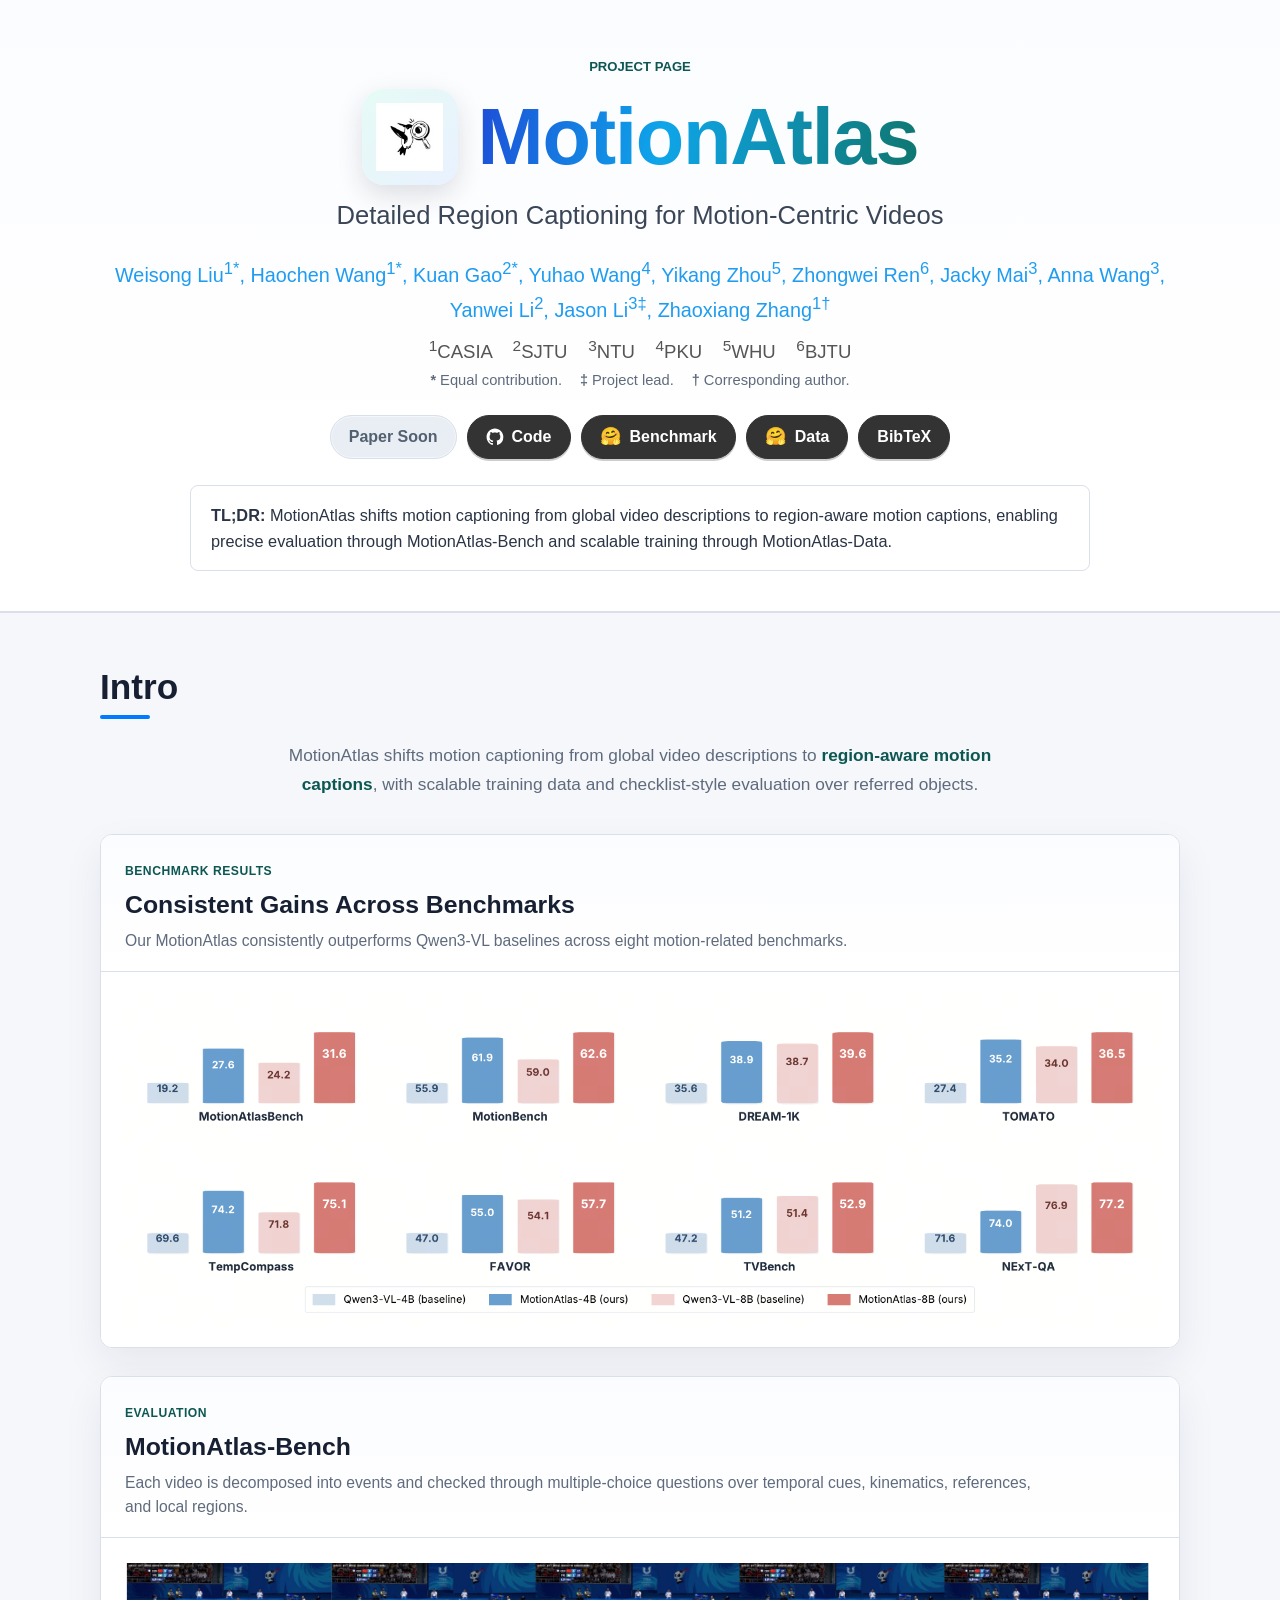
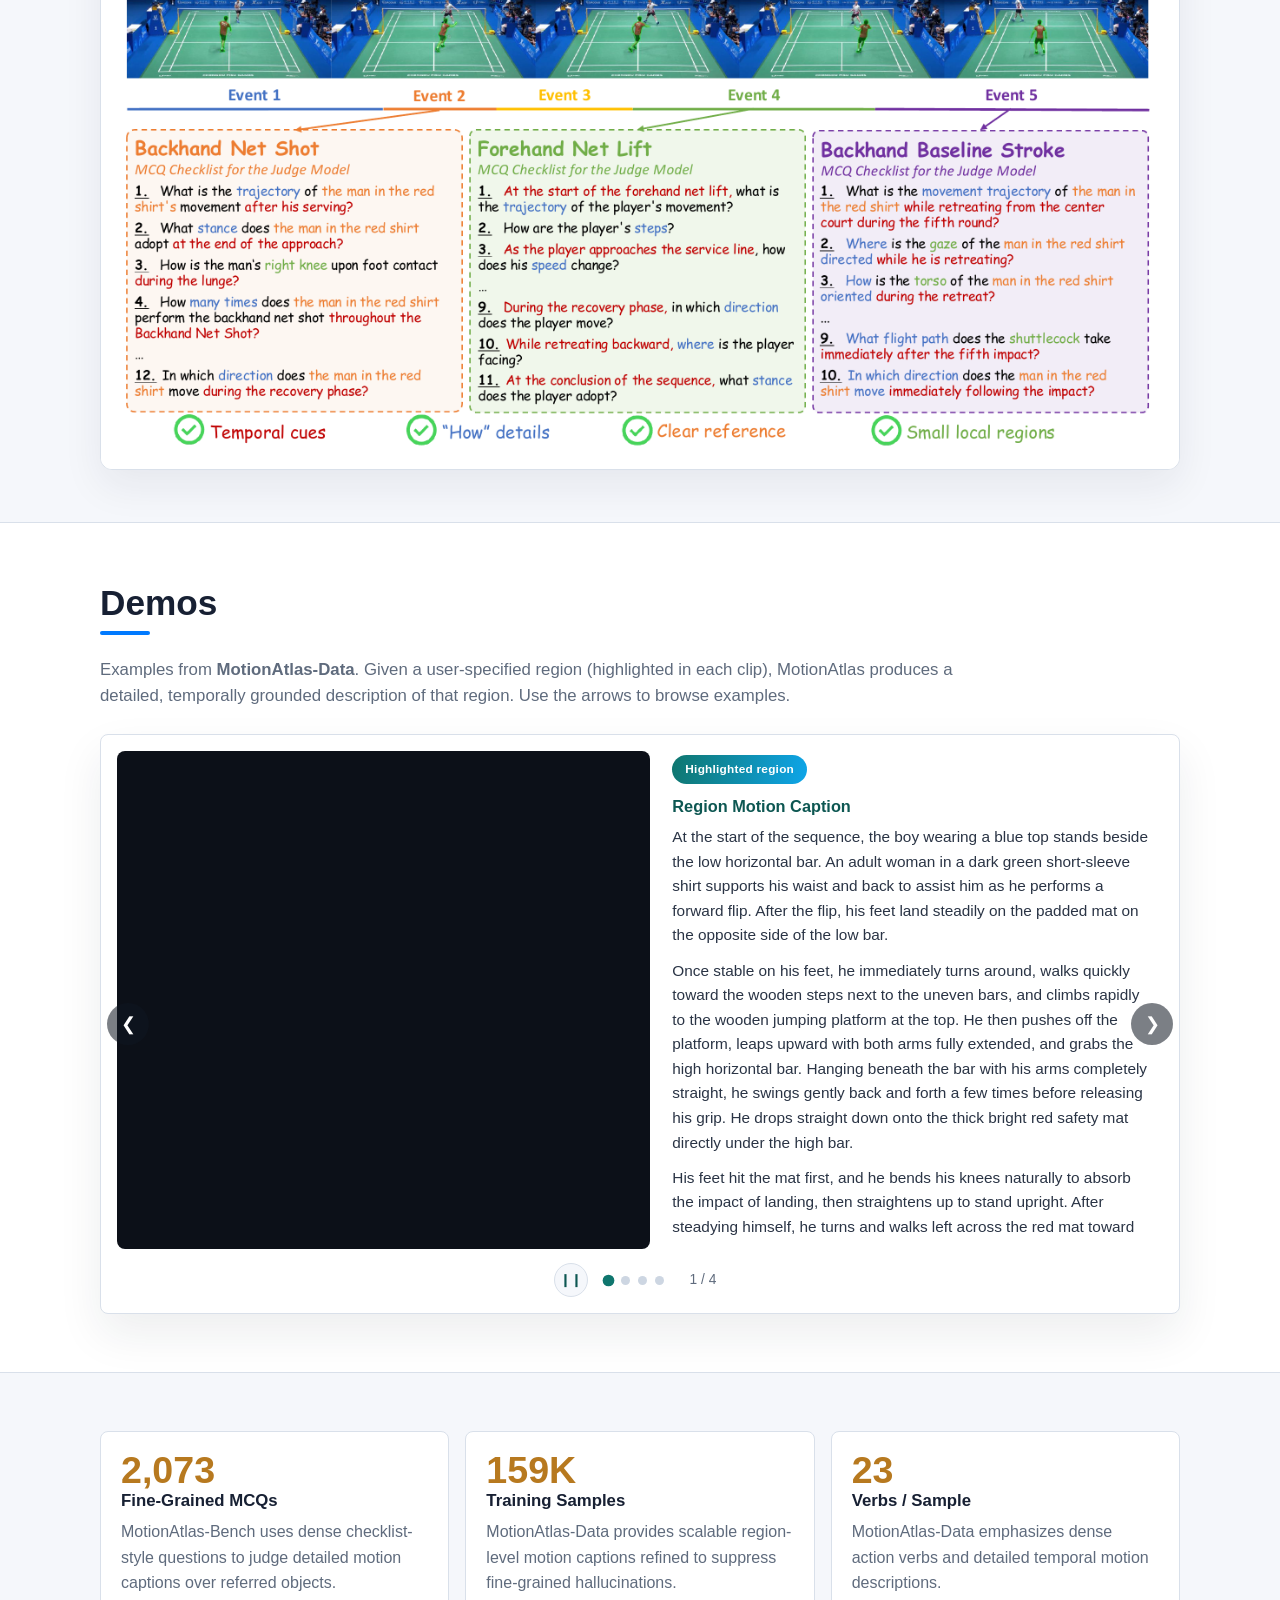
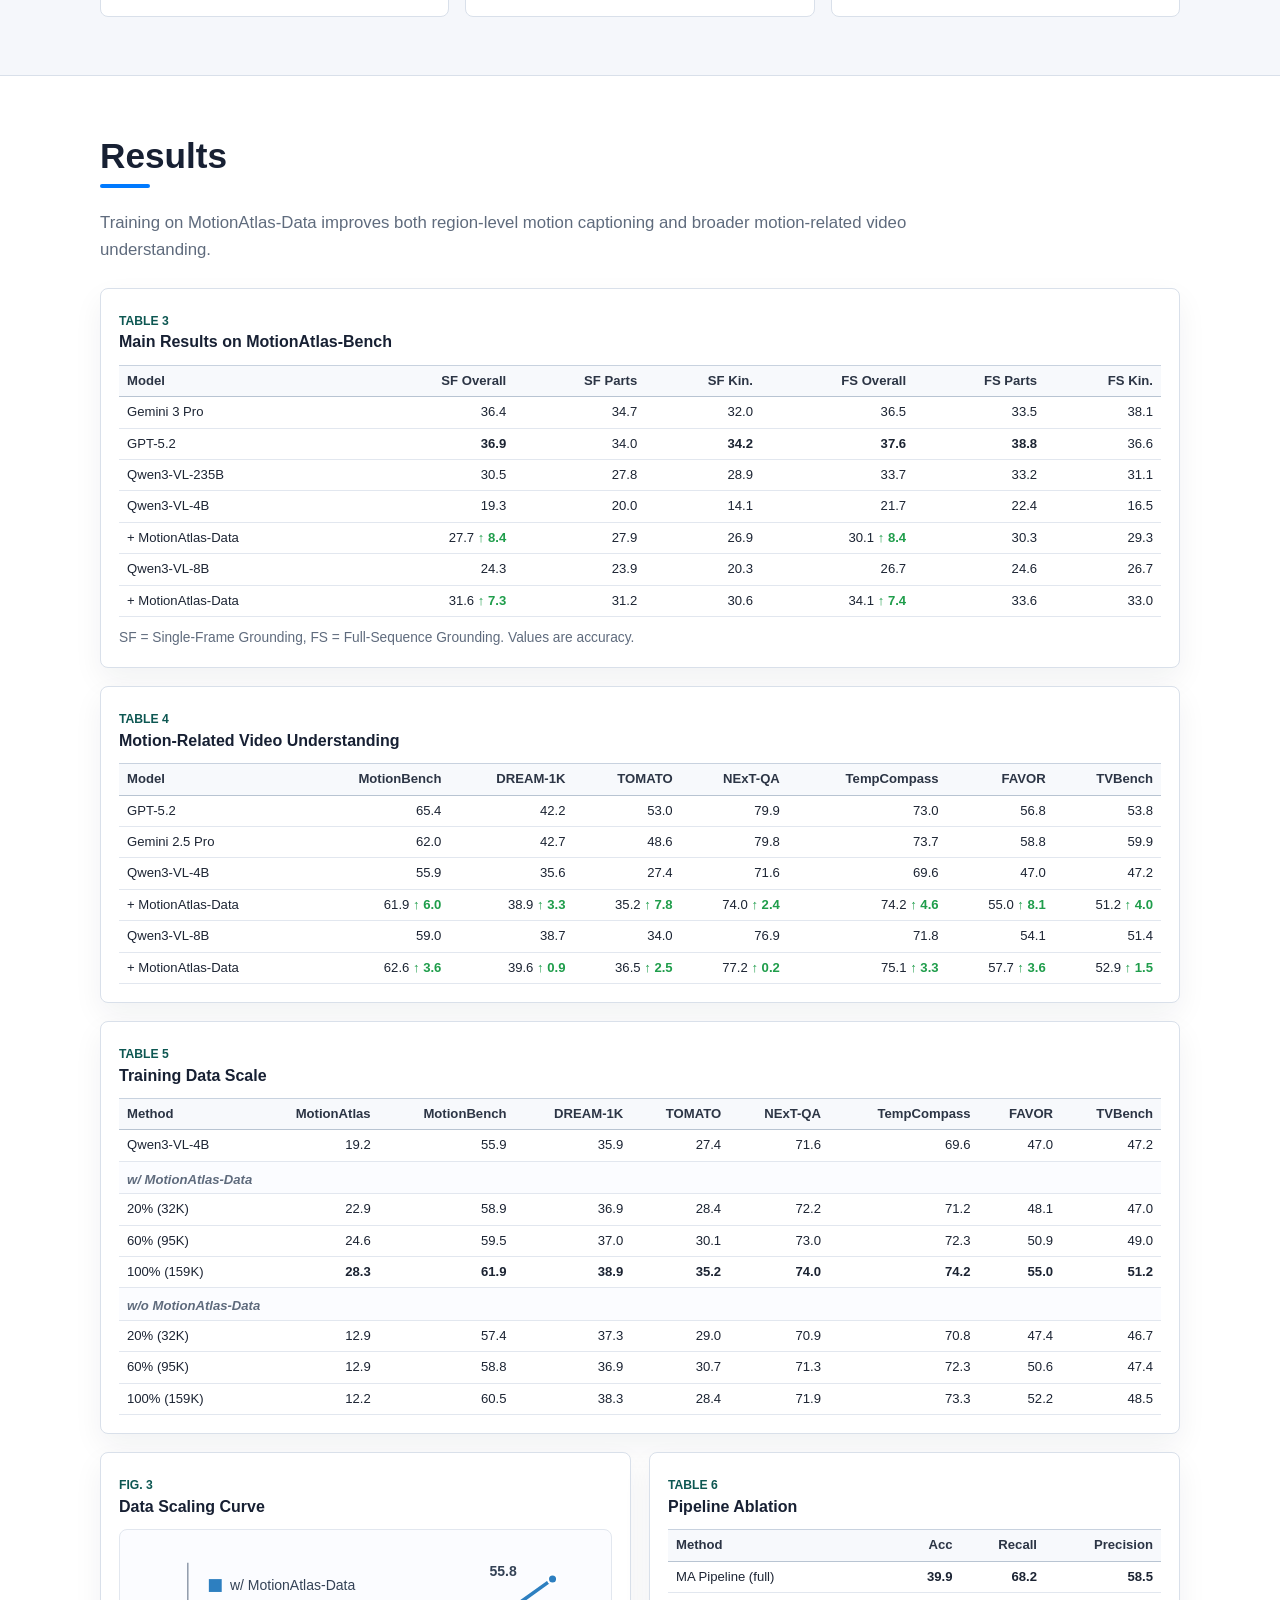
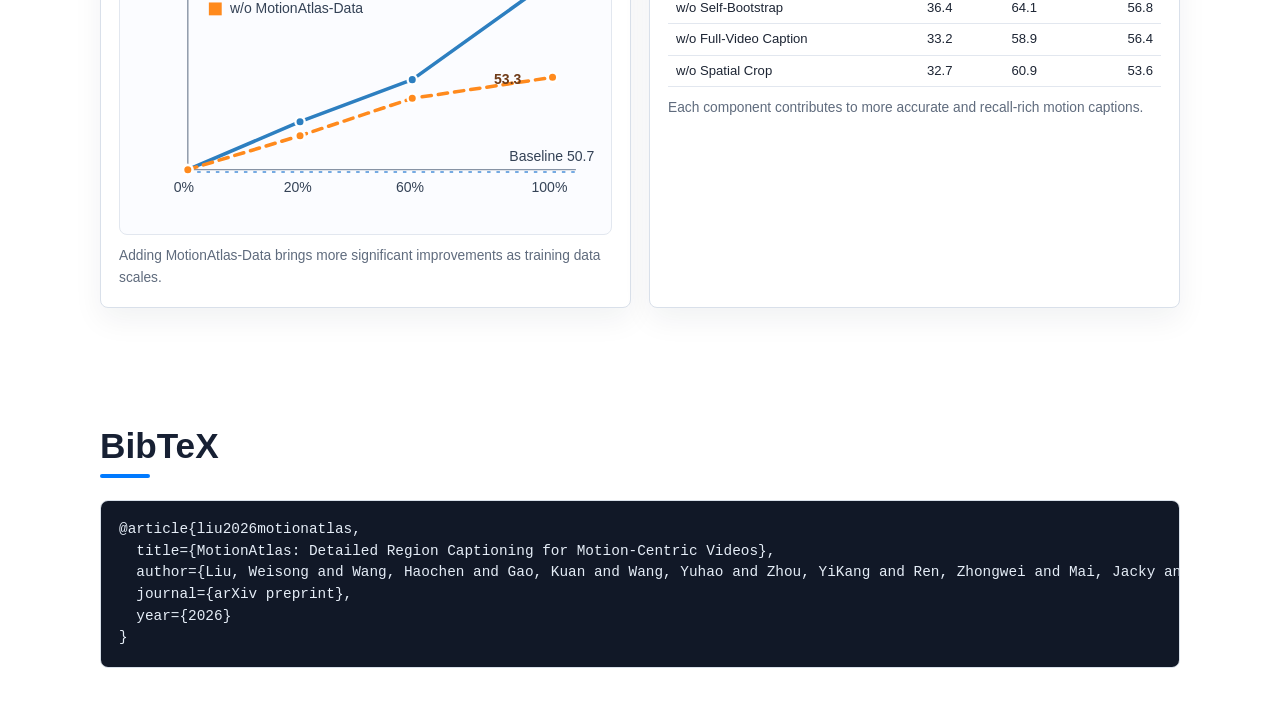
==== projects/MotionAtlas/index.html @ 5ab898c5 "MotionAtlas project page" ====
<!DOCTYPE html>
<html lang="en">
<head>
  <meta charset="utf-8">
  <meta name="viewport" content="width=device-width, initial-scale=1">
  <meta name="description" content="MotionAtlas: Detailed Region Captioning for Motion-Centric Videos">
  <title>MotionAtlas</title>
  <link rel="icon" href="assets/motionatlas_icon.png" type="image/png">
  <link rel="stylesheet" href="style.css">
</head>
<body>
  <header class="hero">
    <div class="wrap hero-inner">
      <p class="venue">Project Page</p>
      <div class="brand-row">
        <span class="brand-logo">
          <img src="assets/motionatlas_icon.png" alt="MotionAtlas logo">
        </span>
        <h1 class="brand-name">MotionAtlas</h1>
      </div>
      <p class="brand-subtitle">Detailed Region Captioning for Motion-Centric Videos</p>
      <p class="authors">
        Weisong Liu<sup>1*</sup>, Haochen Wang<sup>1*</sup>, Kuan Gao<sup>2*</sup>,
        Yuhao Wang<sup>4</sup>, Yikang Zhou<sup>5</sup>, Zhongwei Ren<sup>6</sup>,
        Jacky Mai<sup>3</sup>, Anna Wang<sup>3</sup>, Yanwei Li<sup>2</sup>,
        Jason Li<sup>3&ddagger;</sup>, Zhaoxiang Zhang<sup>1&dagger;</sup>
      </p>
      <p class="affiliations">
        <sup>1</sup>CASIA &nbsp;&nbsp; <sup>2</sup>SJTU &nbsp;&nbsp; <sup>3</sup>NTU &nbsp;&nbsp;
        <sup>4</sup>PKU &nbsp;&nbsp; <sup>5</sup>WHU &nbsp;&nbsp; <sup>6</sup>BJTU
      </p>
      <p class="author-notes">
        <span><span class="note-mark">*</span> Equal contribution.</span>
        <span><span class="note-mark">&ddagger;</span> Project lead.</span>
        <span><span class="note-mark">&dagger;</span> Corresponding author.</span>
      </p>
      <nav class="links" aria-label="Project links">
        <a class="button muted" href="#" aria-disabled="true">Paper Soon</a>
        <a class="button" href="https://github.com/Kagura-0001/MotionAtlas">
          <span class="button-icon github-icon" aria-hidden="true">
            <svg viewBox="0 0 24 24" role="img">
              <path fill-rule="evenodd" clip-rule="evenodd" d="M12 0.75C5.79 0.75 0.75 5.79 0.75 12c0 4.97 3.22 9.18 7.69 10.67 0.56 0.1 0.77-0.24 0.77-0.54 0-0.27-0.01-1.16-0.02-2.1-3.13 0.68-3.79-1.33-3.79-1.33-0.51-1.3-1.25-1.65-1.25-1.65-1.02-0.7 0.08-0.69 0.08-0.69 1.13 0.08 1.73 1.16 1.73 1.16 1 1.72 2.63 1.22 3.27 0.93 0.1-0.73 0.39-1.22 0.71-1.5-2.5-0.28-5.13-1.25-5.13-5.56 0-1.23 0.44-2.23 1.16-3.02-0.12-0.28-0.5-1.43 0.11-2.98 0 0 0.95-0.3 3.1 1.15 0.9-0.25 1.86-0.38 2.82-0.38s1.92 0.13 2.82 0.38c2.15-1.45 3.09-1.15 3.09-1.15 0.62 1.55 0.23 2.7 0.12 2.98 0.72 0.79 1.16 1.79 1.16 3.02 0 4.32-2.63 5.27-5.14 5.55 0.4 0.35 0.76 1.04 0.76 2.09 0 1.51-0.01 2.73-0.01 3.1 0 0.3 0.2 0.65 0.77 0.54A11.25 11.25 0 0 0 23.25 12C23.25 5.79 18.21 0.75 12 0.75z"></path>
            </svg>
          </span>
          Code
        </a>
        <a class="button" href="https://huggingface.co/datasets/maxLWSv2/motionaltas-bench">
          <span class="button-icon hf-icon" aria-hidden="true">🤗</span>
          Benchmark
        </a>
        <a class="button" href="https://huggingface.co/datasets/maxLWSv2/motionaltas-data">
          <span class="button-icon hf-icon" aria-hidden="true">🤗</span>
          Data
        </a>
        <a class="button" href="#bibtex">BibTeX</a>
      </nav>
      <p class="tldr">
        <strong>TL;DR:</strong> MotionAtlas shifts motion captioning from global video descriptions to region-aware motion captions, enabling precise evaluation through MotionAtlas-Bench and scalable training through MotionAtlas-Data.
      </p>
    </div>
  </header>

  <main>
    <section class="band intro-band" id="intro" aria-labelledby="intro-title">
      <div class="wrap section intro-section">
        <h2 id="intro-title">Intro</h2>
        <p class="intro-lead">
          MotionAtlas shifts motion captioning from global video descriptions to
          <strong>region-aware motion captions</strong>, with scalable training data and
          checklist-style evaluation over referred objects.
        </p>

        <div class="intro-panels">
          <article class="intro-panel">
            <header class="intro-panel-head">
              <span class="intro-eyebrow">Benchmark Results</span>
              <h3>Consistent Gains Across Benchmarks</h3>
              <p>Our MotionAtlas consistently outperforms Qwen3-VL baselines across eight motion-related benchmarks.</p>
            </header>
            <figure class="intro-figure">
              <img src="assets/figures/benchmark_comparison.png" alt="Quantitative comparison between MotionAtlas and Qwen3-VL baselines across eight benchmarks">
            </figure>
          </article>

          <article class="intro-panel">
            <header class="intro-panel-head">
              <span class="intro-eyebrow">Evaluation</span>
              <h3>MotionAtlas-Bench</h3>
              <p>Each video is decomposed into events and checked through multiple-choice questions over temporal cues, kinematics, references, and local regions.</p>
            </header>
            <figure class="intro-figure">
              <img src="assets/figures/teaser.png" alt="MotionAtlas teaser showing region-aware motion captioning and checklist-style evaluation">
            </figure>
          </article>
        </div>
      </div>
    </section>

    <section class="wrap section" id="demos" aria-labelledby="demos-title">
      <h2 id="demos-title">Demos</h2>
      <p class="lead">
        Examples from <strong>MotionAtlas-Data</strong>. Given a user-specified region (highlighted in each clip),
        MotionAtlas produces a detailed, temporally grounded description of that region. Use the arrows to browse examples.
      </p>

      <div class="gar-carousel">
        <div class="gar-track">
          <article class="gar-slide">
            <div class="gar-media">
              <video src="assets/videos/demo_gym.mp4" muted loop playsinline preload="metadata"></video>
            </div>
            <div class="gar-text">
              <span class="gar-tag">Highlighted region</span>
              <h3 class="gar-caption-label">Region Motion Caption</h3>
              <div class="gar-caption">
                <p>At the start of the sequence, the boy wearing a blue top stands beside the low horizontal bar. An adult woman in a dark green short-sleeve shirt supports his waist and back to assist him as he performs a forward flip. After the flip, his feet land steadily on the padded mat on the opposite side of the low bar.</p>
                <p>Once stable on his feet, he immediately turns around, walks quickly toward the wooden steps next to the uneven bars, and climbs rapidly to the wooden jumping platform at the top. He then pushes off the platform, leaps upward with both arms fully extended, and grabs the high horizontal bar. Hanging beneath the bar with his arms completely straight, he swings gently back and forth a few times before releasing his grip. He drops straight down onto the thick bright red safety mat directly under the high bar.</p>
                <p>His feet hit the mat first, and he bends his knees naturally to absorb the impact of landing, then straightens up to stand upright. After steadying himself, he turns and walks left across the red mat toward the side of the gym with wall bars and trampolines, moving away from the area under the high bar.</p>
              </div>
            </div>
          </article>

          <article class="gar-slide">
            <div class="gar-media">
              <video src="assets/videos/demo_dogs.mp4" muted loop playsinline preload="metadata"></video>
            </div>
            <div class="gar-text">
              <span class="gar-tag">Highlighted region</span>
              <h3 class="gar-caption-label">Region Motion Caption</h3>
              <div class="gar-caption">
                <p>In a static high-angle shot set on a tiled floor, a light brown dog remains standing on all fours on the light beige ceramic tiles next to a pink, long-furred dog bed. Its head is lowered, with its snout close to the head and neck area of a Corgi wearing pink printed clothes inside the bed, repeatedly nudging and sniffing the Corgi with its nose, its attention fully focused on the Corgi throughout, while its tail hangs down naturally and its front legs firmly support its weight.</p>
                <p>When the Corgi in the bed turns around and bites a gray blanket with a white five-pointed star pattern, the light brown dog steps forward to grab the other end of the blanket, engaging in a two-way tug-of-war with the Corgi: it adjusts its center of gravity by slightly shifting its front legs, its body swaying gently with the force of the pulling, during which it briefly lifts a front paw to touch the blanket, and its head moves slightly up, down, forward, and backward following the tugging motions as the two dogs yank the blanket back and forth, its tail lifting slightly and wagging gently during the process.</p>
                <p>After tugging for a while, the Corgi lets go of the blanket and moves close to the light brown dog's snout; the light brown dog lowers its head to nuzzle and sniff snouts with the Corgi, making no further contact with the blanket. When the Corgi grabs the blanket again, plants its front legs on the edge of the dog bed, stands up straight, and lifts its head, the light brown dog also raises its head to interact face-to-face with the upright Corgi, maintaining its standing posture throughout and making minor adjustments to its body position to sustain the interaction.</p>
              </div>
            </div>
          </article>

          <article class="gar-slide">
            <div class="gar-media">
              <video src="assets/videos/demo_dance.mp4" muted loop playsinline preload="metadata"></video>
            </div>
            <div class="gar-text">
              <span class="gar-tag">Highlighted region</span>
              <h3 class="gar-caption-label">Region Motion Caption</h3>
              <div class="gar-caption">
                <p>Filmed on a handheld camera that pans horizontally to track a circular communal dance formation, the footage centers on a female dancer performing the energetic, traditional Indian Garba folk dance, clad in a voluminous black embroidered flared skirt paired with a bright green sheer scarf. Throughout the sequence, she maintains consistent, even spacing from her fellow dancers, aligns her movements perfectly with the collective group rhythm, and uses small, soft stepping motions to coordinate with every turn and positional change across the formation.</p>
                <p>She first appears with her back to the camera, her own right arm raised above her head, her left arm bent loosely in front of her torso swaying gently to the beat, while her green scarf hangs down her back. As she takes small steps and turns gradually to face the viewer&rsquo;s right, her arm positions shift fluidly with the dance. As the dance progresses, two foreground dancers&mdash;one in a deep purple embroidered long skirt, the other in a green top and bright yellow flared skirt&mdash;spin quickly clockwise to exchange positions, briefly obscuring the core dancer entirely; only a narrow strip of her green scarf remains visible during this brief occlusion.</p>
                <p>She continues following the circular path of the formation, spinning rapidly clockwise around her own axis; the centrifugal force of her fast turns flares her heavy skirt out into a smooth, rounded arc while her green scarf is flung forward to float in front of her chest. When she turns her back fully to the camera, she transitions into fast counterclockwise spins, her skirt flaring out almost perfectly horizontal from the force of her rotation, her arms extended diagonally upward and out to her sides. As the clip concludes, she is still mid-spin, facing toward the viewer&rsquo;s front-left, her green scarf floating lightly beside her with the momentum of her turns.</p>
              </div>
            </div>
          </article>

          <article class="gar-slide">
            <div class="gar-media">
              <video src="assets/videos/demo_tunnel.mp4" muted loop playsinline preload="metadata"></video>
            </div>
            <div class="gar-text">
              <span class="gar-tag">Highlighted region</span>
              <h3 class="gar-caption-label">Region Motion Caption</h3>
              <div class="gar-caption">
                <p>Seen from a first-person perspective traveling through a well-lit tunnel, a dark-colored SUV is initially positioned directly ahead in the left lane. Initial Straight-Driving Phase: the black sedan is centered in the frame, directly ahead of the camera car in the left lane and driving straight toward the background. A silver sedan ahead of it in the right lane accelerates forward and quickly exits the right side of the frame.</p>
                <p>Right Lane-Change Phase: intending to overtake a white vehicle, the distance between the two cars rapidly decreases. The black sedan smoothly steers to the right, gradually crossing the dashed white dividing line, and enters the right lane.</p>
                <p>Emergency Left Evasive Phase: just as the black sedan enters the right lane and accelerates to pass the white car, it immediately activates its left turn signal and makes an emergency swerve to the left, darting back into the left lane and traveling diagonally toward the left side of the frame, getting as close as possible to the solid white line separating the oncoming traffic.</p>
                <p>Post-Evasion Realignment Phase: after fully returning to the left lane, the black sedan crosses paths with a white SUV that has entered the right lane, then makes a minor rightward steering correction to straighten out and continues driving straight ahead in the left lane.</p>
              </div>
            </div>
          </article>
        </div>

        <button class="gar-nav prev" type="button" aria-label="Previous example">&#10094;</button>
        <button class="gar-nav next" type="button" aria-label="Next example">&#10095;</button>

        <div class="gar-controls">
          <button class="gar-play" type="button" aria-label="Pause autoplay">&#10073;&#10073;</button>
          <div class="gar-dots" aria-hidden="true"></div>
          <span class="gar-counter"></span>
        </div>
      </div>
    </section>

    <section class="band">
      <div class="wrap section three-up" aria-label="MotionAtlas highlights">
        <article>
          <span class="metric">2,073</span>
          <h3>Fine-Grained MCQs</h3>
          <p>MotionAtlas-Bench uses dense checklist-style questions to judge detailed motion captions over referred objects.</p>
        </article>
        <article>
          <span class="metric">159K</span>
          <h3>Training Samples</h3>
          <p>MotionAtlas-Data provides scalable region-level motion captions refined to suppress fine-grained hallucinations.</p>
        </article>
        <article>
          <span class="metric">23</span>
          <h3>Verbs / Sample</h3>
          <p>MotionAtlas-Data emphasizes dense action verbs and detailed temporal motion descriptions.</p>
        </article>
      </div>
    </section>

    <section class="wrap section" id="results" aria-labelledby="results-title">
      <h2 id="results-title">Results</h2>
      <p class="lead">
        Training on MotionAtlas-Data improves both region-level motion captioning and broader motion-related video understanding.
      </p>

      <div class="results-grid">
        <article class="result-card span-2">
          <div class="result-head">
            <span class="eyebrow">Table 3</span>
            <h3>Main Results on MotionAtlas-Bench</h3>
          </div>
          <div class="table-scroll">
            <table class="mini-table">
              <thead>
                <tr>
                  <th>Model</th>
                  <th>SF Overall</th>
                  <th>SF Parts</th>
                  <th>SF Kin.</th>
                  <th>FS Overall</th>
                  <th>FS Parts</th>
                  <th>FS Kin.</th>
                </tr>
              </thead>
              <tbody>
                <tr><td>Gemini 3 Pro</td><td>36.4</td><td>34.7</td><td>32.0</td><td>36.5</td><td>33.5</td><td>38.1</td></tr>
                <tr><td>GPT-5.2</td><td><strong>36.9</strong></td><td>34.0</td><td><strong>34.2</strong></td><td><strong>37.6</strong></td><td><strong>38.8</strong></td><td>36.6</td></tr>
                <tr><td>Qwen3-VL-235B</td><td>30.5</td><td>27.8</td><td>28.9</td><td>33.7</td><td>33.2</td><td>31.1</td></tr>
                <tr><td>Qwen3-VL-4B</td><td>19.3</td><td>20.0</td><td>14.1</td><td>21.7</td><td>22.4</td><td>16.5</td></tr>
                <tr><td>+ MotionAtlas-Data</td><td>27.7 <span class="gain">&uarr; 8.4</span></td><td>27.9</td><td>26.9</td><td>30.1 <span class="gain">&uarr; 8.4</span></td><td>30.3</td><td>29.3</td></tr>
                <tr><td>Qwen3-VL-8B</td><td>24.3</td><td>23.9</td><td>20.3</td><td>26.7</td><td>24.6</td><td>26.7</td></tr>
                <tr><td>+ MotionAtlas-Data</td><td>31.6 <span class="gain">&uarr; 7.3</span></td><td>31.2</td><td>30.6</td><td>34.1 <span class="gain">&uarr; 7.4</span></td><td>33.6</td><td>33.0</td></tr>
              </tbody>
            </table>
          </div>
          <p class="panel-note">SF = Single-Frame Grounding, FS = Full-Sequence Grounding. Values are accuracy.</p>
        </article>

        <article class="result-card span-2">
          <div class="result-head">
            <span class="eyebrow">Table 4</span>
            <h3>Motion-Related Video Understanding</h3>
          </div>
          <div class="table-scroll">
            <table class="mini-table">
              <thead>
                <tr>
                  <th>Model</th>
                  <th>MotionBench</th>
                  <th>DREAM-1K</th>
                  <th>TOMATO</th>
                  <th>NExT-QA</th>
                  <th>TempCompass</th>
                  <th>FAVOR</th>
                  <th>TVBench</th>
                </tr>
              </thead>
              <tbody>
                <tr><td>GPT-5.2</td><td>65.4</td><td>42.2</td><td>53.0</td><td>79.9</td><td>73.0</td><td>56.8</td><td>53.8</td></tr>
                <tr><td>Gemini 2.5 Pro</td><td>62.0</td><td>42.7</td><td>48.6</td><td>79.8</td><td>73.7</td><td>58.8</td><td>59.9</td></tr>
                <tr><td>Qwen3-VL-4B</td><td>55.9</td><td>35.6</td><td>27.4</td><td>71.6</td><td>69.6</td><td>47.0</td><td>47.2</td></tr>
                <tr><td>+ MotionAtlas-Data</td><td>61.9 <span class="gain">&uarr; 6.0</span></td><td>38.9 <span class="gain">&uarr; 3.3</span></td><td>35.2 <span class="gain">&uarr; 7.8</span></td><td>74.0 <span class="gain">&uarr; 2.4</span></td><td>74.2 <span class="gain">&uarr; 4.6</span></td><td>55.0 <span class="gain">&uarr; 8.1</span></td><td>51.2 <span class="gain">&uarr; 4.0</span></td></tr>
                <tr><td>Qwen3-VL-8B</td><td>59.0</td><td>38.7</td><td>34.0</td><td>76.9</td><td>71.8</td><td>54.1</td><td>51.4</td></tr>
                <tr><td>+ MotionAtlas-Data</td><td>62.6 <span class="gain">&uarr; 3.6</span></td><td>39.6 <span class="gain">&uarr; 0.9</span></td><td>36.5 <span class="gain">&uarr; 2.5</span></td><td>77.2 <span class="gain">&uarr; 0.2</span></td><td>75.1 <span class="gain">&uarr; 3.3</span></td><td>57.7 <span class="gain">&uarr; 3.6</span></td><td>52.9 <span class="gain">&uarr; 1.5</span></td></tr>
              </tbody>
            </table>
          </div>
        </article>

        <article class="result-card span-2">
          <div class="result-head">
            <span class="eyebrow">Table 5</span>
            <h3>Training Data Scale</h3>
          </div>
          <div class="table-scroll">
            <table class="mini-table">
              <thead>
                <tr>
                  <th>Method</th>
                  <th>MotionAtlas</th>
                  <th>MotionBench</th>
                  <th>DREAM-1K</th>
                  <th>TOMATO</th>
                  <th>NExT-QA</th>
                  <th>TempCompass</th>
                  <th>FAVOR</th>
                  <th>TVBench</th>
                </tr>
              </thead>
              <tbody>
                <tr><td>Qwen3-VL-4B</td><td>19.2</td><td>55.9</td><td>35.9</td><td>27.4</td><td>71.6</td><td>69.6</td><td>47.0</td><td>47.2</td></tr>
                <tr class="group-row"><td colspan="9">w/ MotionAtlas-Data</td></tr>
                <tr><td>20% (32K)</td><td>22.9</td><td>58.9</td><td>36.9</td><td>28.4</td><td>72.2</td><td>71.2</td><td>48.1</td><td>47.0</td></tr>
                <tr><td>60% (95K)</td><td>24.6</td><td>59.5</td><td>37.0</td><td>30.1</td><td>73.0</td><td>72.3</td><td>50.9</td><td>49.0</td></tr>
                <tr><td>100% (159K)</td><td><strong>28.3</strong></td><td><strong>61.9</strong></td><td><strong>38.9</strong></td><td><strong>35.2</strong></td><td><strong>74.0</strong></td><td><strong>74.2</strong></td><td><strong>55.0</strong></td><td><strong>51.2</strong></td></tr>
                <tr class="group-row"><td colspan="9">w/o MotionAtlas-Data</td></tr>
                <tr><td>20% (32K)</td><td>12.9</td><td>57.4</td><td>37.3</td><td>29.0</td><td>70.9</td><td>70.8</td><td>47.4</td><td>46.7</td></tr>
                <tr><td>60% (95K)</td><td>12.9</td><td>58.8</td><td>36.9</td><td>30.7</td><td>71.3</td><td>72.3</td><td>50.6</td><td>47.4</td></tr>
                <tr><td>100% (159K)</td><td>12.2</td><td>60.5</td><td>38.3</td><td>28.4</td><td>71.9</td><td>73.3</td><td>52.2</td><td>48.5</td></tr>
              </tbody>
            </table>
          </div>
        </article>

        <article class="result-card">
          <div class="result-head">
            <span class="eyebrow">Fig. 3</span>
            <h3>Data Scaling Curve</h3>
          </div>
          <svg class="line-chart" viewBox="0 0 420 260" role="img" aria-labelledby="scale-title scale-desc">
            <title id="scale-title">Data scaling curve</title>
            <desc id="scale-desc">Average benchmark score rises more sharply when training includes MotionAtlas-Data.</desc>
            <line x1="58" y1="205" x2="390" y2="205" class="axis"></line>
            <line x1="58" y1="28" x2="58" y2="205" class="axis"></line>
            <line x1="58" y1="207" x2="390" y2="207" class="baseline"></line>
            <text x="333" y="198" class="chart-label">Baseline 50.7</text>
            <polyline class="chart-line primary" points="58,205 154,164 250,128 370,42"></polyline>
            <polyline class="chart-line secondary" points="58,205 154,176 250,144 370,126"></polyline>
            <g class="points primary-points">
              <circle cx="58" cy="205" r="4"></circle><circle cx="154" cy="164" r="4"></circle><circle cx="250" cy="128" r="4"></circle><circle cx="370" cy="42" r="4"></circle>
            </g>
            <g class="points secondary-points">
              <circle cx="58" cy="205" r="4"></circle><circle cx="154" cy="176" r="4"></circle><circle cx="250" cy="144" r="4"></circle><circle cx="370" cy="126" r="4"></circle>
            </g>
            <text x="46" y="224" class="tick">0%</text>
            <text x="140" y="224" class="tick">20%</text>
            <text x="236" y="224" class="tick">60%</text>
            <text x="352" y="224" class="tick">100%</text>
            <text x="316" y="39" class="chart-value">55.8</text>
            <text x="320" y="132" class="chart-value secondary-text">53.3</text>
            <g class="legend">
              <rect x="76" y="42" width="11" height="11" class="legend-primary"></rect>
              <text x="94" y="51">w/ MotionAtlas-Data</text>
              <rect x="76" y="62" width="11" height="11" class="legend-secondary"></rect>
              <text x="94" y="71">w/o MotionAtlas-Data</text>
            </g>
          </svg>
          <p class="panel-note">Adding MotionAtlas-Data brings more significant improvements as training data scales.</p>
        </article>

        <article class="result-card">
          <div class="result-head">
            <span class="eyebrow">Table 6</span>
            <h3>Pipeline Ablation</h3>
          </div>
          <div class="table-scroll">
            <table class="mini-table">
              <thead>
                <tr><th>Method</th><th>Acc</th><th>Recall</th><th>Precision</th></tr>
              </thead>
              <tbody>
                <tr><td>MA Pipeline (full)</td><td><strong>39.9</strong></td><td><strong>68.2</strong></td><td><strong>58.5</strong></td></tr>
                <tr><td>w/o Self-Bootstrap</td><td>36.4</td><td>64.1</td><td>56.8</td></tr>
                <tr><td>w/o Full-Video Caption</td><td>33.2</td><td>58.9</td><td>56.4</td></tr>
                <tr><td>w/o Spatial Crop</td><td>32.7</td><td>60.9</td><td>53.6</td></tr>
              </tbody>
            </table>
          </div>
          <p class="panel-note">Each component contributes to more accurate and recall-rich motion captions.</p>
        </article>
      </div>
    </section>

    <section class="wrap section" id="bibtex" aria-labelledby="bibtex-title">
      <h2 id="bibtex-title">BibTeX</h2>
      <pre><code>@article{liu2026motionatlas,
  title={MotionAtlas: Detailed Region Captioning for Motion-Centric Videos},
  author={Liu, Weisong and Wang, Haochen and Gao, Kuan and Wang, Yuhao and Zhou, YiKang and Ren, Zhongwei and Mai, Jacky and Wang, Anna and Li, Yanwei and Li, Jason and Zhang, Zhaoxiang},
  journal={arXiv preprint},
  year={2026}
}</code></pre>
    </section>
  </main>

  <script>
    (function () {
      var carousel = document.querySelector('.gar-carousel');
      if (!carousel) return;

      var slides = Array.prototype.slice.call(carousel.querySelectorAll('.gar-slide'));
      var prevBtn = carousel.querySelector('.gar-nav.prev');
      var nextBtn = carousel.querySelector('.gar-nav.next');
      var playBtn = carousel.querySelector('.gar-play');
      var dotsWrap = carousel.querySelector('.gar-dots');
      var counter = carousel.querySelector('.gar-counter');

      var current = 0;
      var playing = true;
      var timer = null;
      var INTERVAL = 14000;

      var dots = slides.map(function (_, i) {
        var dot = document.createElement('button');
        dot.type = 'button';
        dot.className = 'gar-dot';
        dot.setAttribute('aria-label', 'Go to example ' + (i + 1));
        dot.addEventListener('click', function () { show(i); reset(); });
        dotsWrap.appendChild(dot);
        return dot;
      });

      function show(n) {
        current = (n + slides.length) % slides.length;
        slides.forEach(function (slide, i) {
          var active = i === current;
          slide.classList.toggle('active', active);
          dots[i].classList.toggle('active', active);
          var v = slide.querySelector('video');
          if (active) {
            try { v.currentTime = 0; v.play().catch(function () {}); } catch (e) {}
          } else {
            v.pause();
          }
        });
        counter.textContent = (current + 1) + ' / ' + slides.length;
      }

      function change(step) { show(current + step); reset(); }
      function start() { timer = setInterval(function () { show(current + 1); }, INTERVAL); }
      function reset() { clearInterval(timer); if (playing) start(); }

      function togglePlay() {
        playing = !playing;
        playBtn.innerHTML = playing ? '&#10073;&#10073;' : '&#9658;';
        playBtn.setAttribute('aria-label', playing ? 'Pause autoplay' : 'Play autoplay');
        reset();
      }

      prevBtn.addEventListener('click', function () { change(-1); });
      nextBtn.addEventListener('click', function () { change(1); });
      playBtn.addEventListener('click', togglePlay);

      show(0);
      start();
    })();
  </script>
</body>
</html>
---- projects/MotionAtlas/style.css ----
:root {
  color-scheme: light;
  --ink: #172033;
  --muted: #5f6b7d;
  --line: #d9e0ea;
  --paper: #ffffff;
  --soft: #f5f7fb;
  --accent: #0f766e;
  --accent-dark: #0d5752;
  --link-blue: #1f9cf0;
  --button-bg: #333333;
  --button-hover: #191919;
  --gold: #b7791f;
  --max: 1080px;
  --font-main: -apple-system, BlinkMacSystemFont, "Segoe UI", Roboto, "Helvetica Neue", Arial, ui-sans-serif, system-ui, sans-serif;
  --font-display: "Helvetica Neue", Arial, -apple-system, BlinkMacSystemFont, "Segoe UI", Roboto, ui-sans-serif, system-ui, sans-serif;
}

* {
  box-sizing: border-box;
}

html {
  scroll-behavior: smooth;
}

body {
  margin: 0;
  color: var(--ink);
  background: var(--paper);
  font-family: var(--font-main);
  line-height: 1.6;
}

a {
  color: var(--accent-dark);
}

img {
  display: block;
  width: 100%;
  height: auto;
}

.wrap {
  width: min(var(--max), calc(100% - 40px));
  margin: 0 auto;
}

.hero {
  border-bottom: 1px solid var(--line);
  background: linear-gradient(180deg, #fbfcff 0%, #ffffff 76%);
}

.hero-inner {
  padding: 56px 0 40px;
  text-align: center;
}

.brand-row {
  display: flex;
  flex-wrap: wrap;
  align-items: center;
  justify-content: center;
  gap: 20px;
  margin: 6px auto 14px;
}

.brand-logo {
  display: inline-flex;
  align-items: center;
  justify-content: center;
  flex: 0 0 auto;
  width: 96px;
  height: 96px;
  border-radius: 22px;
  background: linear-gradient(135deg, #e6fbf5 0%, #e9f1ff 100%);
  box-shadow: 0 10px 26px rgba(23, 32, 51, 0.14);
}

.brand-logo img {
  width: 70%;
  height: 70%;
  object-fit: contain;
}

.brand-name {
  max-width: none;
  margin: 0;
  font-family: var(--font-display);
  font-size: clamp(2.8rem, 6.2vw, 5rem);
  font-weight: 800;
  line-height: 1;
  letter-spacing: -0.015em;
  background: linear-gradient(100deg, #1d4ed8 0%, #0ea5e9 42%, #0f766e 100%);
  -webkit-background-clip: text;
  background-clip: text;
  color: transparent;
  -webkit-text-fill-color: transparent;
}

.brand-subtitle {
  max-width: 860px;
  margin: 0 auto 24px;
  color: #3a4556;
  font-family: var(--font-display);
  font-size: clamp(1.1rem, 2.1vw, 1.6rem);
  font-weight: 500;
  line-height: 1.3;
  text-wrap: balance;
}

.venue {
  margin: 0 0 12px;
  color: var(--accent-dark);
  font-size: 0.82rem;
  font-weight: 750;
  letter-spacing: 0;
  text-transform: uppercase;
}

h1,
h2,
h3,
p {
  overflow-wrap: break-word;
}

h1 {
  max-width: 1120px;
  margin: 0 auto 22px;
  color: #333333;
  font-family: var(--font-display);
  font-size: clamp(2.3rem, 5.25vw, 4.85rem);
  line-height: 1.08;
  font-weight: 400;
  letter-spacing: 0;
  text-wrap: balance;
}

h2 {
  margin: 0 0 18px;
  font-family: var(--font-display);
  font-size: clamp(1.75rem, 3vw, 2.35rem);
  line-height: 1.18;
  font-weight: 700;
  letter-spacing: 0;
}

main h2 {
  position: relative;
  display: inline-block;
  margin: 0 0 2rem;
  color: var(--ink);
  font-size: clamp(1.85rem, 3.2vw, 2.2rem);
  line-height: 1.25;
}

main h2::after {
  content: '';
  position: absolute;
  left: 0;
  bottom: -10px;
  width: 50px;
  height: 4px;
  background: #007aff;
  border-radius: 2px;
}

h3 {
  margin: 0 0 8px;
  font-size: 1.05rem;
  line-height: 1.28;
}

.authors {
  max-width: 1080px;
  margin: 0 auto 10px;
  color: var(--link-blue);
  font-size: clamp(1.04rem, 1.6vw, 1.24rem);
  line-height: 1.55;
  font-weight: 500;
}

.affiliations {
  margin: 0 auto 6px;
  color: #555555;
  font-size: clamp(1rem, 1.45vw, 1.18rem);
  line-height: 1.4;
  font-weight: 500;
}

.author-notes {
  display: flex;
  flex-wrap: wrap;
  justify-content: center;
  gap: 4px 18px;
  margin: 0 auto 24px;
  color: var(--muted);
  font-size: 0.92rem;
  line-height: 1.35;
}

.author-notes span {
  display: inline-flex;
  align-items: baseline;
  gap: 4px;
  white-space: nowrap;
}

.note-mark {
  font-weight: 700;
  font-size: 0.98em;
}

.links {
  display: flex;
  flex-wrap: wrap;
  justify-content: center;
  gap: 10px;
  margin: 0 auto 26px;
}

.button {
  display: inline-flex;
  align-items: center;
  justify-content: center;
  gap: 8px;
  min-height: 44px;
  padding: 0 18px;
  border: 1px solid var(--button-bg);
  border-radius: 999px;
  background: var(--button-bg);
  color: white;
  font-size: 1rem;
  font-weight: 700;
  line-height: 1;
  text-decoration: none;
  box-shadow: 0 2px 0 rgba(0, 0, 0, 0.2);
  transition: background-color 160ms ease, transform 160ms ease, box-shadow 160ms ease;
}

.button:hover {
  background: var(--button-hover);
  transform: translateY(-1px);
  box-shadow: 0 4px 10px rgba(0, 0, 0, 0.16);
}

.button.muted {
  border-color: var(--line);
  background: #e9eef5;
  color: #526070;
  cursor: default;
  box-shadow: inset 0 0 0 1px rgba(255, 255, 255, 0.45);
  transform: none;
}

.button.muted:hover {
  background: #e9eef5;
  box-shadow: inset 0 0 0 1px rgba(255, 255, 255, 0.45);
}

.button-icon {
  display: inline-flex;
  align-items: center;
  justify-content: center;
  flex: 0 0 auto;
  width: 1.12em;
  height: 1.12em;
  color: currentColor;
}

.button-icon svg {
  display: block;
  width: 100%;
  height: 100%;
  fill: currentColor;
}

.hf-icon {
  width: auto;
  font-size: 1.08em;
  line-height: 1;
}

.tldr {
  max-width: 900px;
  margin: 0 auto;
  padding: 16px 20px;
  border: 1px solid var(--line);
  border-radius: 8px;
  background: white;
  color: #2a3445;
  font-size: 1.02rem;
  text-align: left;
}

.section {
  padding: 58px 0;
}

.intro-band {
  border-top: 1px solid var(--line);
}

.intro-section {
  padding-top: 52px;
  padding-bottom: 52px;
}

.intro-lead {
  max-width: 760px;
  margin: 0 auto 36px;
  color: var(--muted);
  font-size: 1.08rem;
  line-height: 1.65;
  text-align: center;
  text-wrap: balance;
}

.intro-lead strong {
  color: var(--accent-dark);
  font-weight: 700;
}

.intro-panels {
  display: grid;
  gap: 28px;
}

.intro-panel {
  border: 1px solid var(--line);
  border-radius: 12px;
  background: white;
  overflow: hidden;
  box-shadow: 0 16px 40px rgba(23, 32, 51, 0.07);
}

.intro-panel-head {
  padding: 22px 24px 18px;
  border-bottom: 1px solid var(--line);
  background: linear-gradient(180deg, #fbfcff 0%, #ffffff 100%);
}

.intro-eyebrow {
  display: inline-block;
  margin-bottom: 8px;
  color: var(--accent-dark);
  font-size: 0.76rem;
  font-weight: 800;
  letter-spacing: 0.04em;
  text-transform: uppercase;
}

.intro-panel-head h3 {
  margin: 0 0 8px;
  font-family: var(--font-display);
  font-size: clamp(1.2rem, 2.2vw, 1.55rem);
  line-height: 1.25;
  font-weight: 700;
}

.intro-panel-head p {
  margin: 0;
  max-width: 920px;
  color: var(--muted);
  font-size: 0.98rem;
  line-height: 1.55;
}

.intro-figure {
  margin: 0;
  padding: 18px 18px 20px;
  background: white;
}

.intro-figure img {
  display: block;
  width: 100%;
  border-radius: 8px;
  background: white;
}

.lead {
  max-width: 900px;
  margin: 0 0 24px;
  color: var(--muted);
  font-size: 1.05rem;
}

.wide-figure {
  margin: 0;
  border: 1px solid var(--line);
  border-radius: 8px;
  background: white;
  overflow: hidden;
  box-shadow: 0 20px 45px rgba(23, 32, 51, 0.08);
}

.wide-figure.compact {
  margin-top: 24px;
}

.wide-figure img {
  background: white;
}

figcaption {
  padding: 12px 16px 14px;
  color: var(--muted);
  font-size: 0.94rem;
  border-top: 1px solid var(--line);
}

.band {
  background: var(--soft);
  border-top: 1px solid var(--line);
  border-bottom: 1px solid var(--line);
}

.three-up {
  display: grid;
  grid-template-columns: repeat(3, 1fr);
  gap: 16px;
}

.three-up article,
.resource-card,
.demo-card {
  border: 1px solid var(--line);
  border-radius: 8px;
  background: white;
}

.three-up article {
  padding: 20px;
}

.metric {
  display: block;
  color: var(--gold);
  font-family: var(--font-display);
  font-size: 2.35rem;
  line-height: 1;
  font-weight: 800;
}

.three-up p,
.resource-card span,
.caption-panel p,
.footer p {
  margin: 0;
  color: var(--muted);
}

.demo-grid {
  display: grid;
  grid-template-columns: 1fr;
  gap: 18px;
}

.demo-card {
  display: grid;
  grid-template-columns: minmax(0, 1.15fr) minmax(260px, 0.85fr);
  min-height: 260px;
  overflow: hidden;
}

.video-placeholder {
  display: grid;
  place-items: center;
  min-height: 260px;
  background:
    linear-gradient(135deg, rgba(15, 118, 110, 0.12), rgba(183, 121, 31, 0.12)),
    repeating-linear-gradient(45deg, rgba(23, 32, 51, 0.06), rgba(23, 32, 51, 0.06) 8px, transparent 8px, transparent 16px);
  color: #455368;
  font-weight: 800;
}

.video-placeholder span {
  padding: 10px 14px;
  border: 1px solid rgba(69, 83, 104, 0.28);
  border-radius: 999px;
  background: rgba(255, 255, 255, 0.78);
}

.caption-panel {
  padding: 22px;
}

.caption-panel code {
  padding: 1px 4px;
  border-radius: 4px;
  background: #eef3f7;
  color: #344256;
  font-size: 0.9em;
}

.resource-grid {
  display: grid;
  grid-template-columns: repeat(2, 1fr);
  gap: 16px;
  margin: 10px 0 28px;
}

.resource-card {
  display: flex;
  flex-direction: column;
  gap: 6px;
  padding: 20px;
  text-decoration: none;
}

.resource-card:hover {
  border-color: rgba(15, 118, 110, 0.55);
  box-shadow: 0 12px 30px rgba(23, 32, 51, 0.08);
}

.resource-label {
  color: var(--accent-dark);
  font-size: 0.82rem;
  font-weight: 800;
  text-transform: uppercase;
}

.results-grid {
  display: grid;
  grid-template-columns: repeat(2, minmax(0, 1fr));
  gap: 18px;
}

.result-card {
  min-width: 0;
  padding: 18px;
  border: 1px solid var(--line);
  border-radius: 8px;
  background: white;
  box-shadow: 0 12px 30px rgba(23, 32, 51, 0.06);
}

.result-card.span-2 {
  grid-column: span 2;
}

.result-head {
  margin-bottom: 12px;
}

.result-head h3 {
  margin: 0;
  font-size: 1rem;
}

.eyebrow {
  color: var(--accent-dark);
  font-size: 0.76rem;
  font-weight: 800;
  text-transform: uppercase;
}

.table-scroll {
  overflow-x: auto;
  -webkit-overflow-scrolling: touch;
}

.mini-table {
  width: 100%;
  min-width: 760px;
  border-collapse: collapse;
  color: #1c2433;
  font-size: 0.82rem;
  line-height: 1.25;
}

.result-card:not(.span-2) .mini-table {
  min-width: 0;
}

.mini-table th,
.mini-table td {
  padding: 7px 8px;
  border-bottom: 1px solid #e2e7ef;
  text-align: right;
  white-space: nowrap;
}

.mini-table th:first-child,
.mini-table td:first-child {
  text-align: left;
  white-space: normal;
}

.mini-table thead th {
  border-top: 1px solid #c8d2df;
  border-bottom-color: #b8c4d2;
  background: #f7f9fc;
  color: #2c3545;
  font-weight: 800;
}

.mini-table tbody tr:hover {
  background: #fbfcff;
}

.mini-table .group-row td {
  padding-top: 10px;
  padding-bottom: 5px;
  color: var(--muted);
  font-style: italic;
  font-weight: 700;
  text-align: left;
  background: #fbfcff;
}

.gain {
  color: #1f9d4b;
  font-weight: 700;
}

.panel-note {
  margin: 10px 0 0;
  color: var(--muted);
  font-size: 0.86rem;
}

.line-chart {
  display: block;
  width: 100%;
  min-height: 250px;
  border: 1px solid #e2e7ef;
  border-radius: 8px;
  background: #fbfcff;
}

.axis {
  stroke: #8793a5;
  stroke-width: 1.2;
}

.baseline {
  stroke: #4a90d9;
  stroke-width: 1.4;
  stroke-dasharray: 3 5;
}

.chart-line {
  fill: none;
  stroke-width: 3;
  stroke-linecap: round;
  stroke-linejoin: round;
}

.chart-line.primary {
  stroke: #2d7fc0;
}

.chart-line.secondary {
  stroke: #ff8a1d;
  stroke-dasharray: 8 6;
}

.points circle {
  stroke: white;
  stroke-width: 2;
}

.primary-points circle,
.legend-primary {
  fill: #2d7fc0;
}

.secondary-points circle,
.legend-secondary {
  fill: #ff8a1d;
}

.tick,
.chart-label,
.chart-value,
.legend text {
  fill: #344256;
  font-family: var(--font-main);
  font-size: 12px;
}

.chart-value {
  font-weight: 800;
}

.secondary-text {
  fill: #6f3b18;
}

pre {
  margin: 0;
  padding: 18px;
  overflow: auto;
  border: 1px solid var(--line);
  border-radius: 8px;
  background: #111827;
  color: #e5edf7;
  font-size: 0.9rem;
  line-height: 1.5;
}

.footer {
  padding: 28px 0 36px;
  border-top: 1px solid var(--line);
  background: #f9fafc;
  font-size: 0.92rem;
}

/* ---------- Demos carousel ---------- */
.gar-carousel {
  position: relative;
  border: 1px solid var(--line);
  border-radius: 8px;
  background: white;
  box-shadow: 0 20px 45px rgba(23, 32, 51, 0.08);
  padding: 16px;
}

.gar-track {
  position: relative;
  min-height: 420px;
}

.gar-slide {
  display: none;
  grid-template-columns: minmax(0, 1fr) minmax(280px, 0.92fr);
  gap: 22px;
  align-items: stretch;
}

.gar-slide.active {
  display: grid;
  animation: gar-fade 0.5s ease;
}

@keyframes gar-fade {
  from { opacity: 0; }
  to { opacity: 1; }
}

.gar-media {
  position: relative;
  display: flex;
  align-items: center;
  justify-content: center;
  min-height: 380px;
  background: #0c1018;
  border-radius: 8px;
  overflow: hidden;
}

.gar-media video {
  width: 100%;
  height: 100%;
  max-height: 460px;
  object-fit: contain;
  background: #0c1018;
}

.gar-source {
  position: absolute;
  top: 12px;
  left: 12px;
  padding: 4px 11px;
  border-radius: 999px;
  background: rgba(0, 0, 0, 0.55);
  color: #fff;
  font-size: 0.72rem;
  font-weight: 800;
  letter-spacing: 0.03em;
  backdrop-filter: blur(4px);
}

.gar-text {
  display: flex;
  flex-direction: column;
  min-width: 0;
  padding: 4px 4px 4px 0;
}

.gar-tag {
  align-self: flex-start;
  margin-bottom: 12px;
  padding: 5px 13px;
  border-radius: 999px;
  background: linear-gradient(100deg, var(--accent) 0%, #0ea5e9 100%);
  color: #fff;
  font-size: 0.74rem;
  font-weight: 800;
  letter-spacing: 0.02em;
}

.gar-caption-label {
  margin: 0 0 8px;
  color: var(--accent-dark);
  font-family: var(--font-display);
  font-size: 1.02rem;
  font-weight: 800;
}

.gar-caption {
  overflow-y: auto;
  max-height: 420px;
  padding-right: 10px;
  color: #2a3445;
  font-size: 0.96rem;
  scrollbar-width: thin;
  scrollbar-color: var(--accent) var(--soft);
}

.gar-caption p { margin: 0 0 0.7em; }
.gar-caption p:last-child { margin-bottom: 0; }
.gar-caption::-webkit-scrollbar { width: 6px; }
.gar-caption::-webkit-scrollbar-track { background: var(--soft); border-radius: 3px; }
.gar-caption::-webkit-scrollbar-thumb { background: var(--accent); border-radius: 3px; }

.gar-nav {
  position: absolute;
  top: 50%;
  transform: translateY(-50%);
  display: flex;
  align-items: center;
  justify-content: center;
  width: 42px;
  height: 42px;
  border: none;
  border-radius: 50%;
  background: rgba(15, 23, 33, 0.55);
  color: #fff;
  font-size: 18px;
  cursor: pointer;
  z-index: 5;
  transition: background-color 160ms ease, transform 160ms ease;
}

.gar-nav:hover { background: rgba(15, 23, 33, 0.82); transform: translateY(-50%) scale(1.06); }
.gar-nav.prev { left: 6px; }
.gar-nav.next { right: 6px; }

.gar-controls {
  display: flex;
  align-items: center;
  justify-content: center;
  gap: 16px;
  margin-top: 14px;
}

.gar-dots { display: flex; gap: 8px; }

.gar-dot {
  width: 9px;
  height: 9px;
  padding: 0;
  border: none;
  border-radius: 50%;
  background: #cdd6e2;
  cursor: pointer;
  transition: transform 160ms ease, background-color 160ms ease;
}

.gar-dot.active { background: var(--accent); transform: scale(1.3); }

.gar-play {
  display: flex;
  align-items: center;
  justify-content: center;
  width: 34px;
  height: 34px;
  border: 1px solid var(--line);
  border-radius: 50%;
  background: var(--soft);
  color: var(--accent-dark);
  font-size: 0.8rem;
  line-height: 1;
  cursor: pointer;
  transition: background-color 160ms ease;
}

.gar-play:hover { background: #e6eef6; }

.gar-counter {
  min-width: 46px;
  color: var(--muted);
  font-size: 0.86rem;
  text-align: center;
}

@media (max-width: 760px) {
  .wrap {
    width: min(100% - 28px, var(--max));
  }

  .hero-inner {
    padding: 42px 0 30px;
  }

  .section {
    padding: 42px 0;
  }

  .three-up,
  .resource-grid,
  .results-grid,
  .demo-card {
    grid-template-columns: 1fr;
  }

  .result-card.span-2 {
    grid-column: auto;
  }

  .result-card {
    padding: 14px;
  }

  .mini-table {
    min-width: 680px;
    font-size: 0.78rem;
  }

  .result-card:not(.span-2) .mini-table {
    min-width: 520px;
  }

  .demo-card {
    min-height: 0;
  }

  .video-placeholder {
    min-height: 210px;
  }

  .gar-slide.active {
    grid-template-columns: 1fr;
  }

  .gar-track {
    min-height: 0;
  }

  .gar-media,
  .gar-media video {
    min-height: 0;
    max-height: 340px;
  }

  .gar-media {
    aspect-ratio: 16 / 10;
  }

  .gar-caption {
    max-height: 240px;
  }

  .gar-nav.prev { left: 2px; }
  .gar-nav.next { right: 2px; }

  .button {
    min-height: 38px;
    padding: 0 13px;
    font-size: 0.94rem;
  }

  h1 {
    max-width: 360px;
    font-size: clamp(2rem, 8.4vw, 2.25rem);
    line-height: 1.12;
  }
}
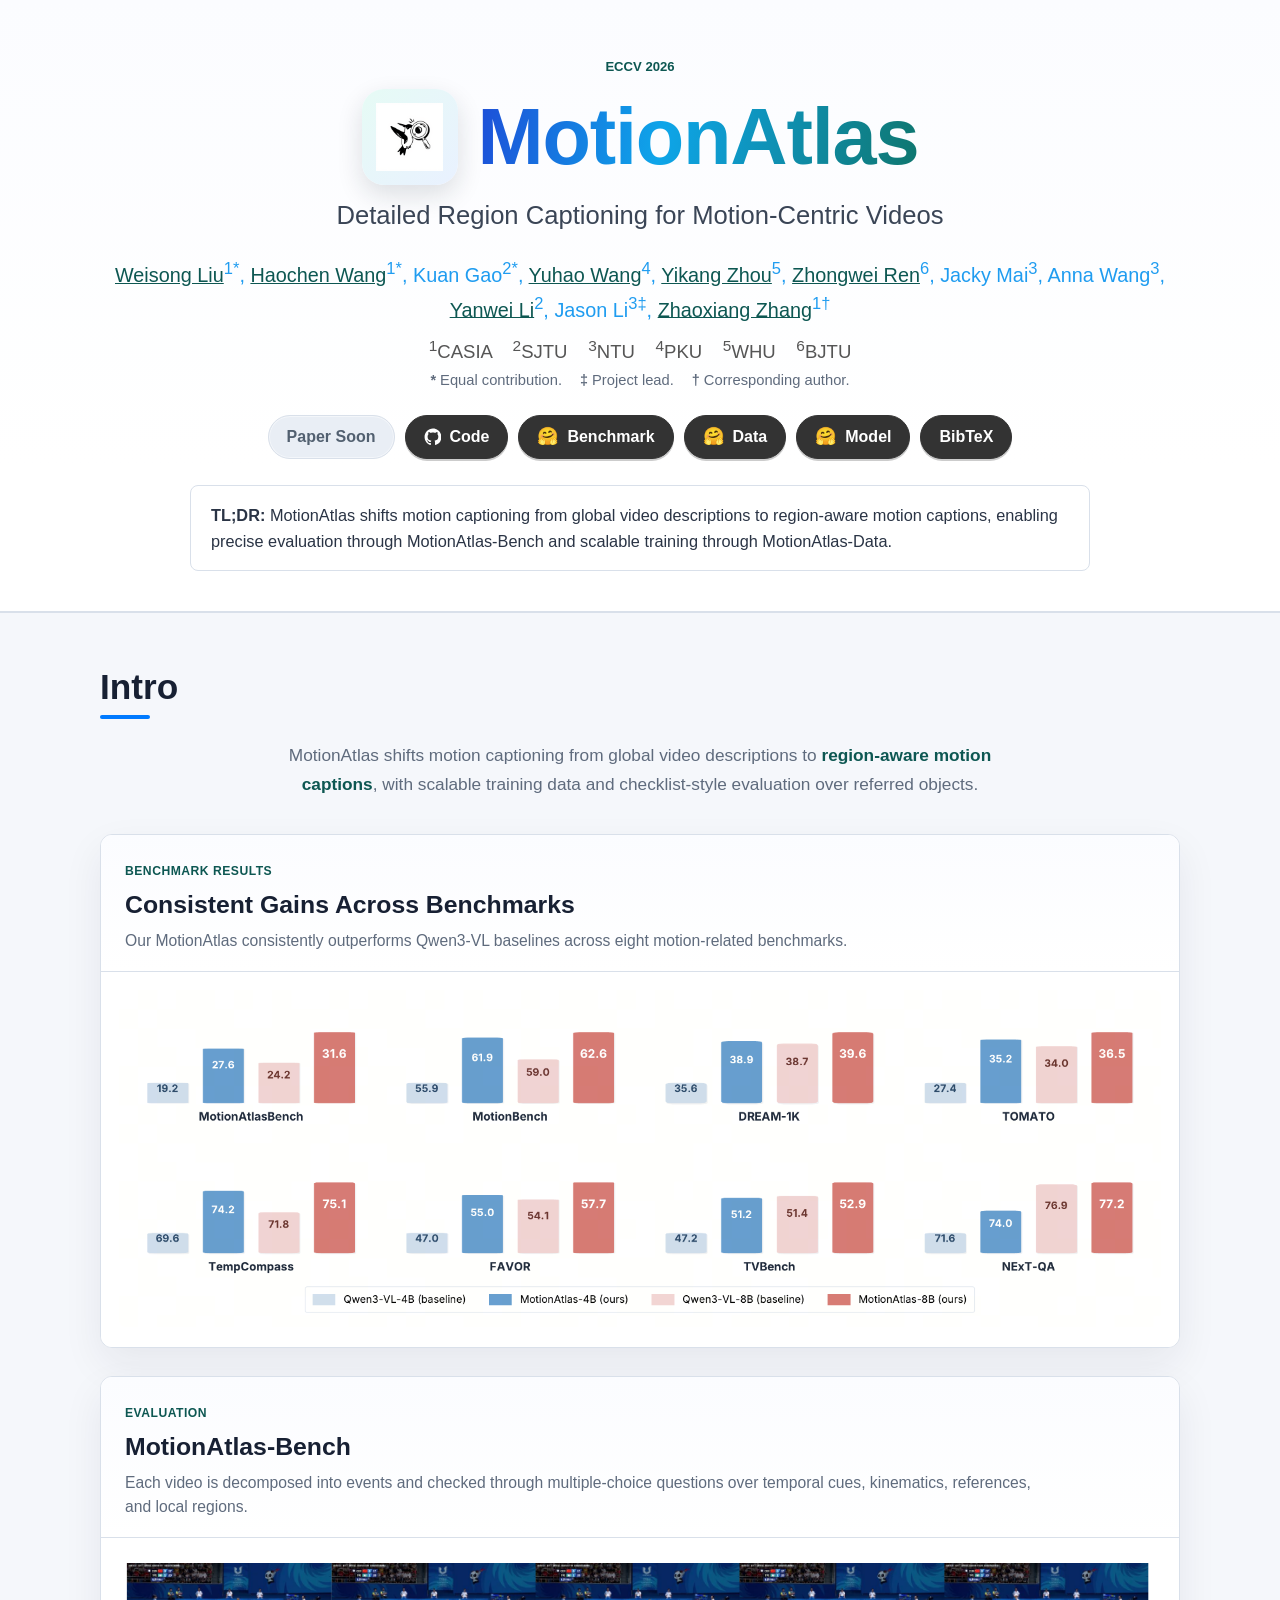
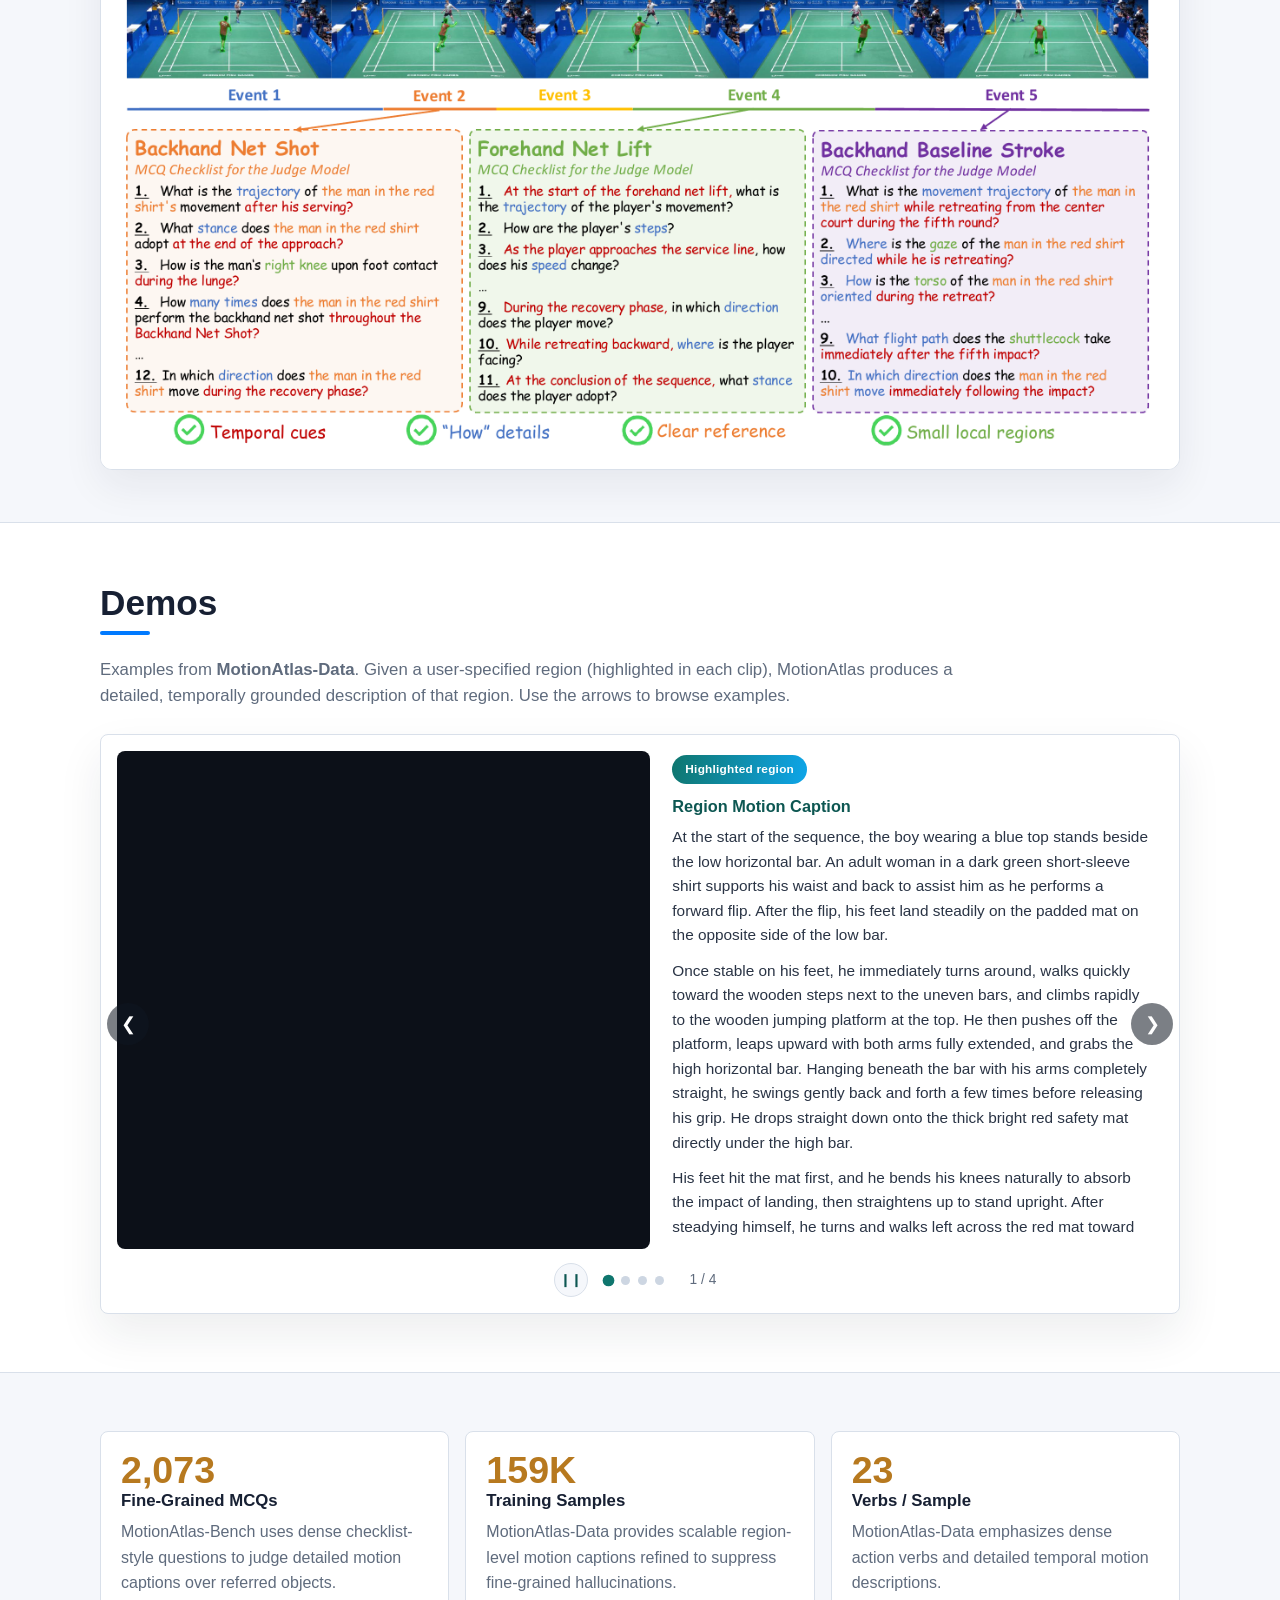
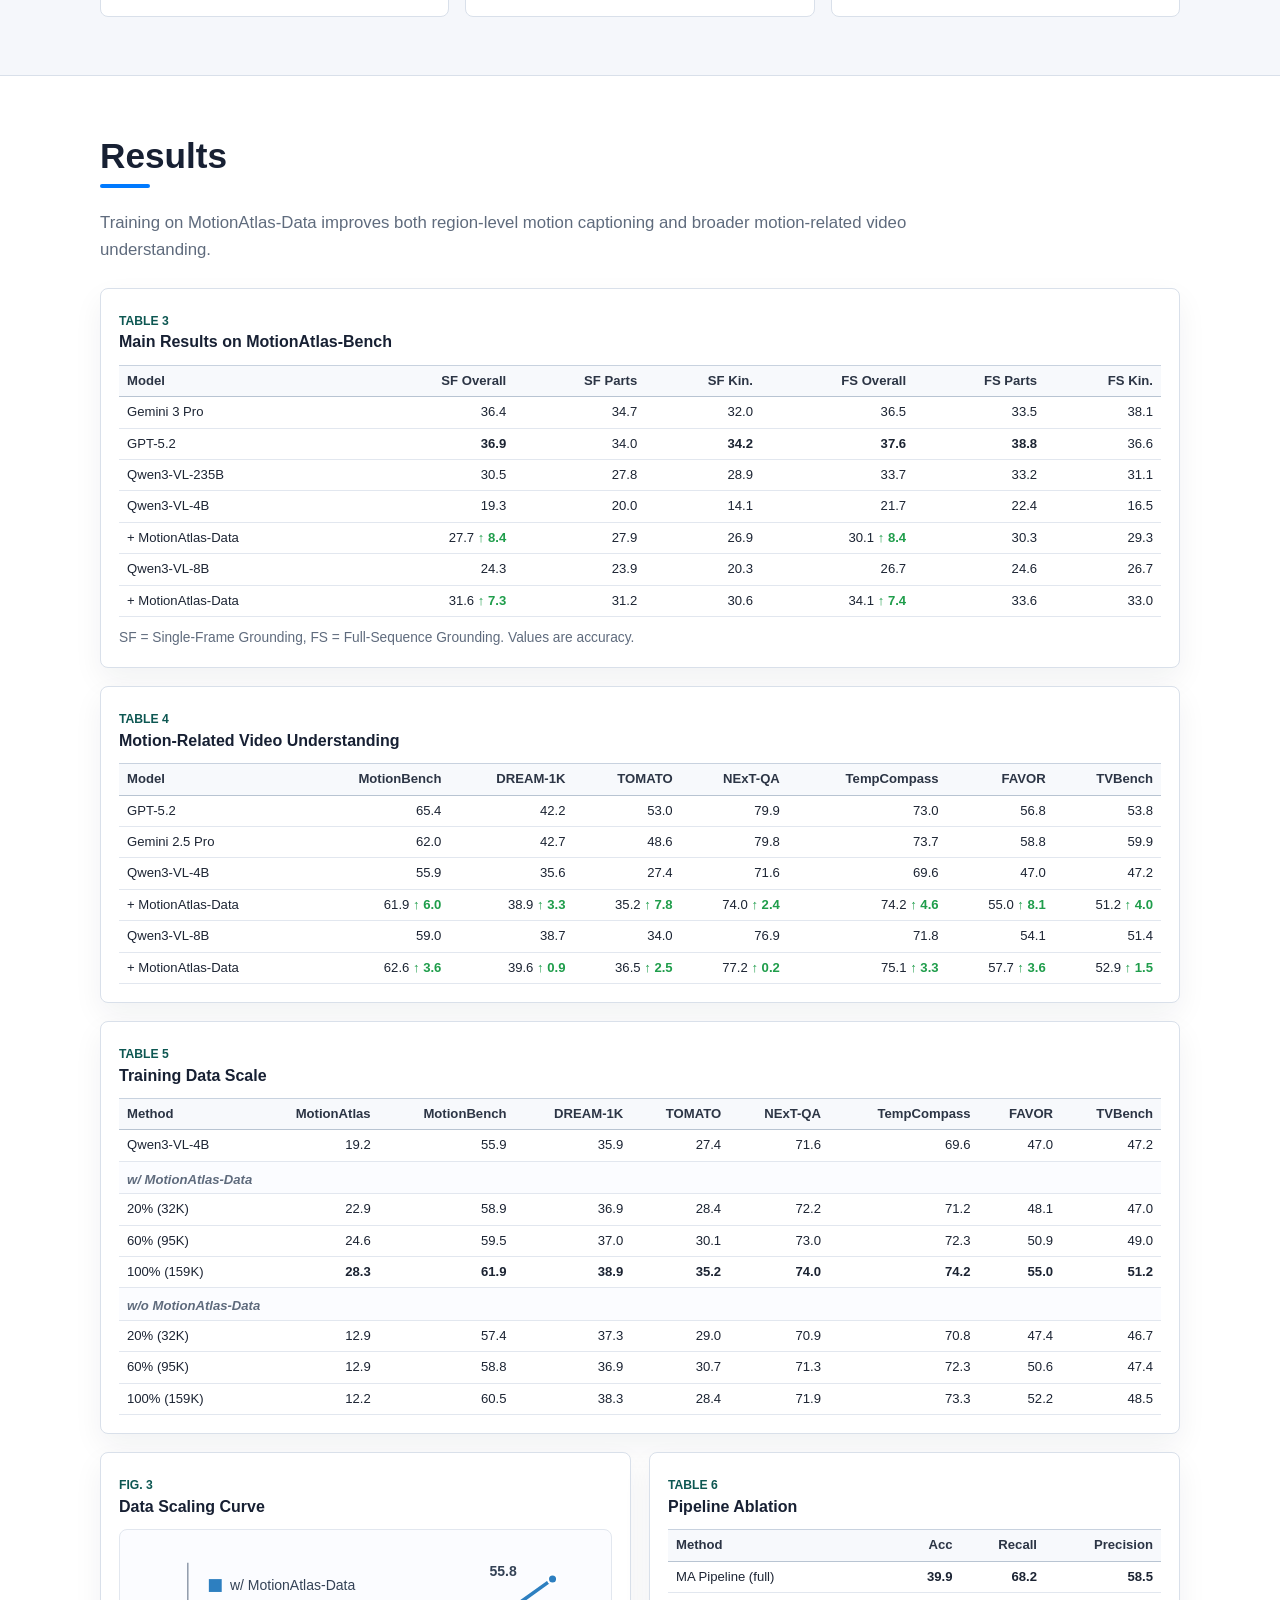
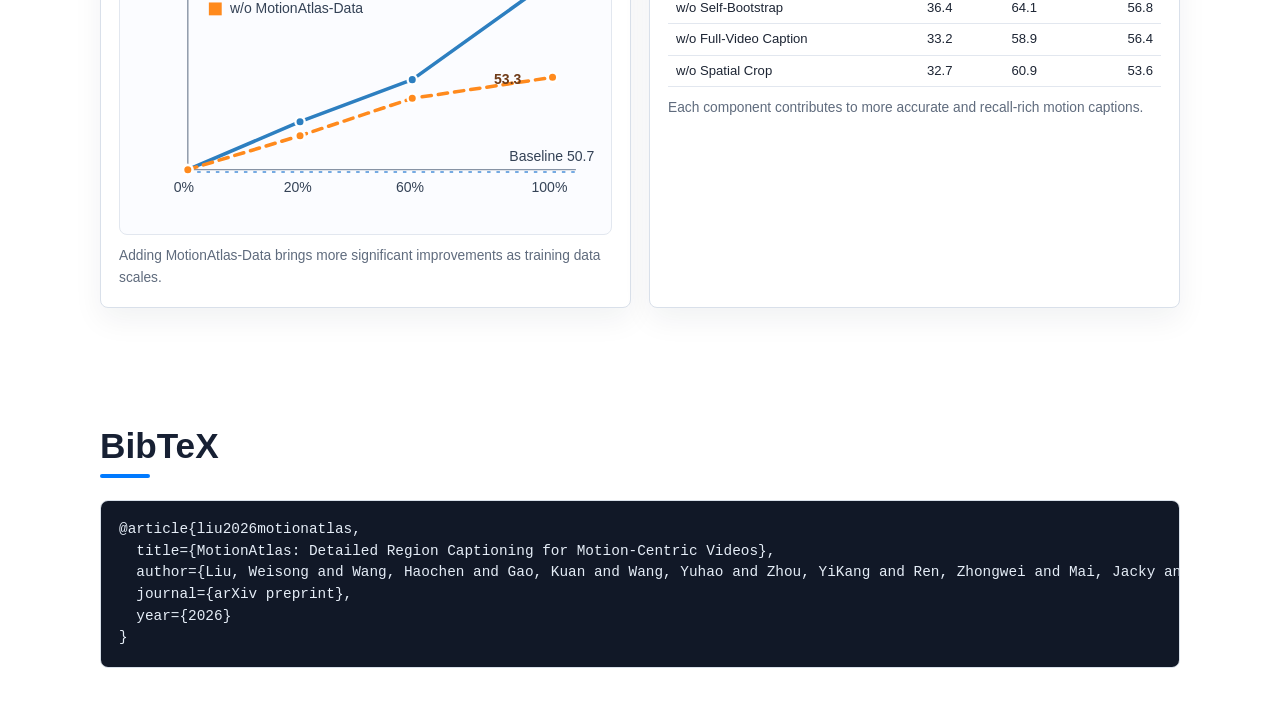
==== commit 2c8d1c62: "init repo" ====
--- a/projects/MotionAtlas/index.html
+++ b/projects/MotionAtlas/index.html
@@ -3,15 +3,15 @@
 <head>
   <meta charset="utf-8">
   <meta name="viewport" content="width=device-width, initial-scale=1">
-  <meta name="description" content="MotionAtlas: Detailed Region Captioning for Motion-Centric Videos">
-  <title>MotionAtlas</title>
+  <meta name="description" content="MotionAtlas: Detailed Region Captioning for Motion-Centric Videos (ECCV 2026)">
+  <title>MotionAtlas | ECCV 2026</title>
   <link rel="icon" href="assets/motionatlas_icon.png" type="image/png">
   <link rel="stylesheet" href="style.css">
 </head>
 <body>
   <header class="hero">
     <div class="wrap hero-inner">
-      <p class="venue">Project Page</p>
+      <p class="venue">ECCV 2026</p>
       <div class="brand-row">
         <span class="brand-logo">
           <img src="assets/motionatlas_icon.png" alt="MotionAtlas logo">
@@ -20,10 +20,13 @@
       </div>
       <p class="brand-subtitle">Detailed Region Captioning for Motion-Centric Videos</p>
       <p class="authors">
-        Weisong Liu<sup>1*</sup>, Haochen Wang<sup>1*</sup>, Kuan Gao<sup>2*</sup>,
-        Yuhao Wang<sup>4</sup>, Yikang Zhou<sup>5</sup>, Zhongwei Ren<sup>6</sup>,
-        Jacky Mai<sup>3</sup>, Anna Wang<sup>3</sup>, Yanwei Li<sup>2</sup>,
-        Jason Li<sup>3&ddagger;</sup>, Zhaoxiang Zhang<sup>1&dagger;</sup>
+        <a href="https://scholar.google.com/citations?user=a20rvfAAAAAJ">Weisong Liu</a><sup>1*</sup>,
+        <a href="https://scholar.google.com/citations?user=oNlpTdcAAAAJ&amp;hl=en">Haochen Wang</a><sup>1*</sup>,
+        Kuan Gao<sup>2*</sup>, <a href="https://scholar.google.com/citations?user=BMWOkScAAAAJ&amp;hl=en">Yuhao Wang</a><sup>4</sup>,
+        <a href="https://scholar.google.com/citations?user=dZikW2YAAAAJ&amp;hl=en">Yikang Zhou</a><sup>5</sup>,
+        <a href="https://scholar.google.com/citations?user=e5TJm-0AAAAJ&amp;hl=en">Zhongwei Ren</a><sup>6</sup>,
+        Jacky Mai<sup>3</sup>, Anna Wang<sup>3</sup>, <a href="https://scholar.google.com/citations?user=I-UCPPcAAAAJ&amp;hl=en">Yanwei Li</a><sup>2</sup>,
+        Jason Li<sup>3&ddagger;</sup>, <a href="https://scholar.google.com/citations?user=qxWfV6cAAAAJ">Zhaoxiang Zhang</a><sup>1&dagger;</sup>
       </p>
       <p class="affiliations">
         <sup>1</sup>CASIA &nbsp;&nbsp; <sup>2</sup>SJTU &nbsp;&nbsp; <sup>3</sup>NTU &nbsp;&nbsp;
@@ -44,13 +47,17 @@
           </span>
           Code
         </a>
-        <a class="button" href="https://huggingface.co/datasets/maxLWSv2/motionaltas-bench">
+        <a class="button" href="https://huggingface.co/datasets/maxLWSv2/motionatlas-bench">
           <span class="button-icon hf-icon" aria-hidden="true">🤗</span>
           Benchmark
         </a>
-        <a class="button" href="https://huggingface.co/datasets/maxLWSv2/motionaltas-data">
+        <a class="button" href="https://huggingface.co/datasets/maxLWSv2/motionatlas-data">
           <span class="button-icon hf-icon" aria-hidden="true">🤗</span>
           Data
+        </a>
+        <a class="button" href="https://huggingface.co/maxLWSv2/MotionAtlas-4B">
+          <span class="button-icon hf-icon" aria-hidden="true">🤗</span>
+          Model
         </a>
         <a class="button" href="#bibtex">BibTeX</a>
       </nav>
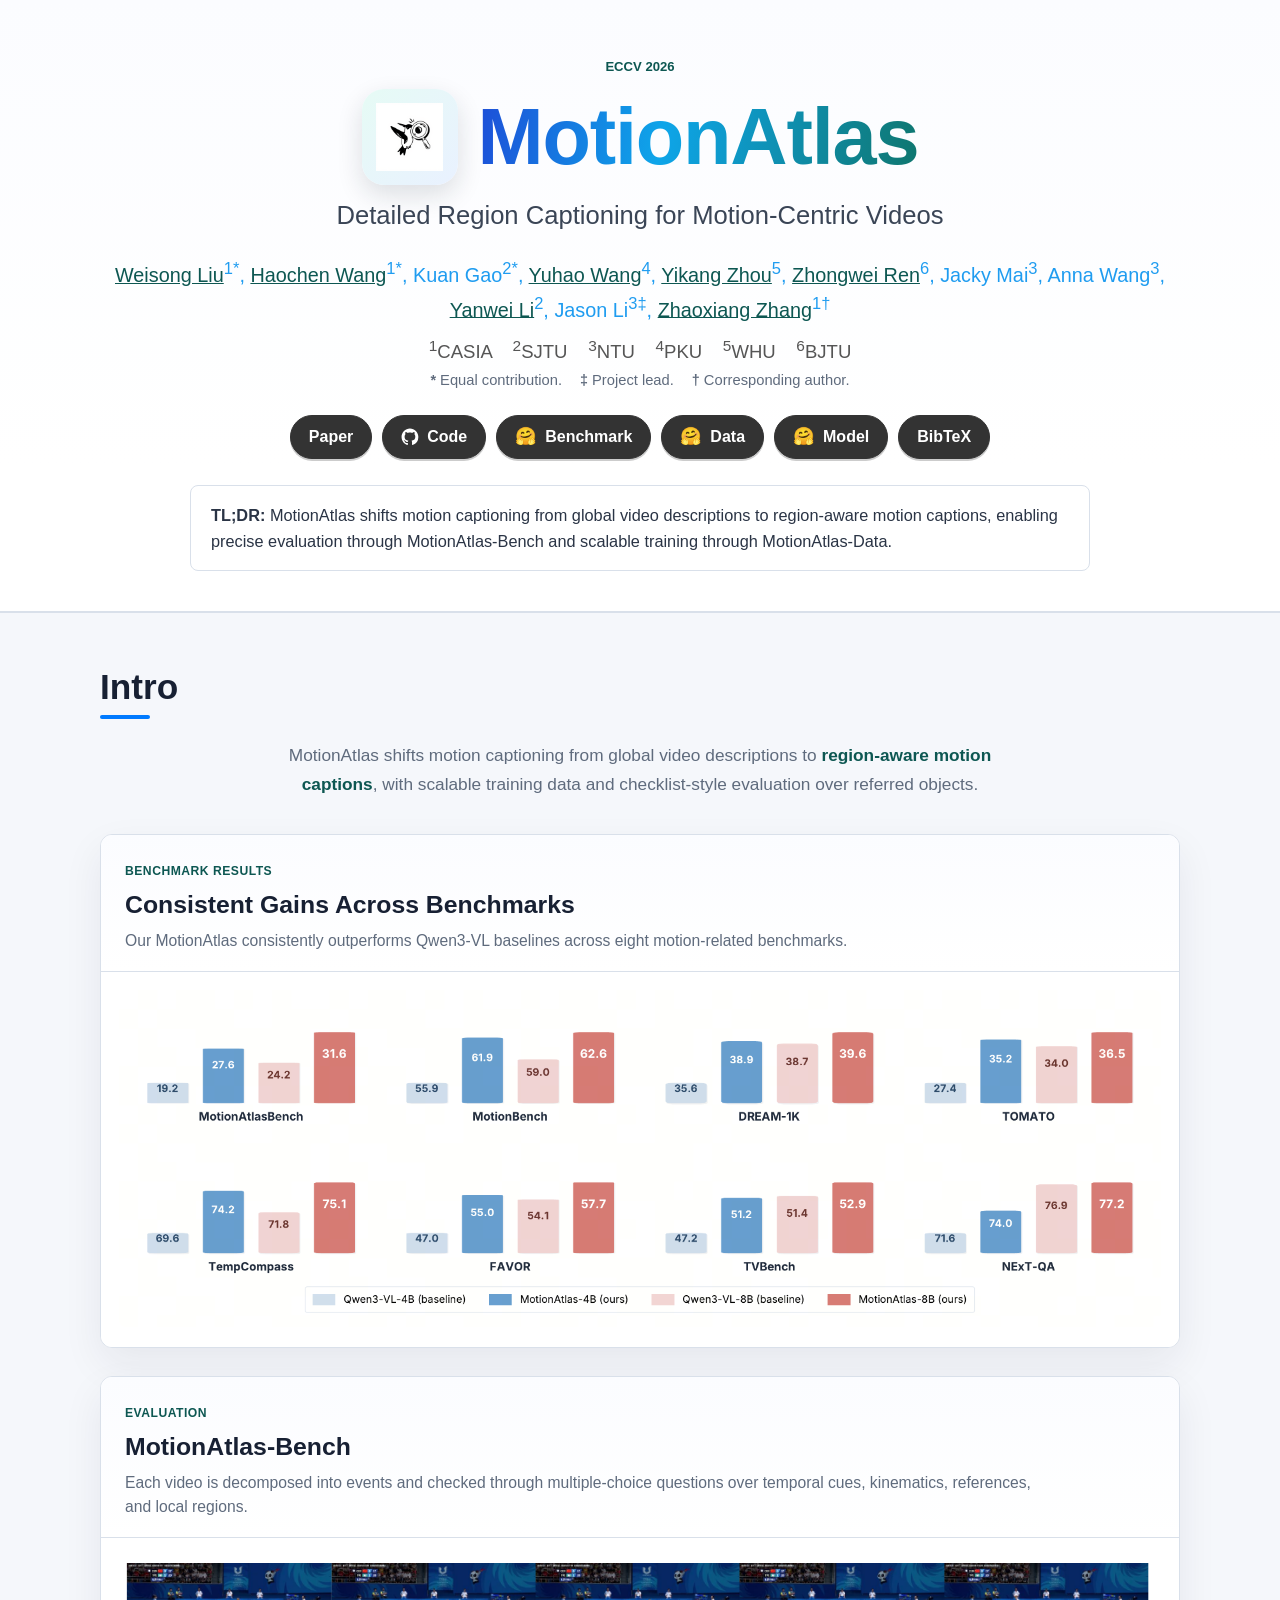
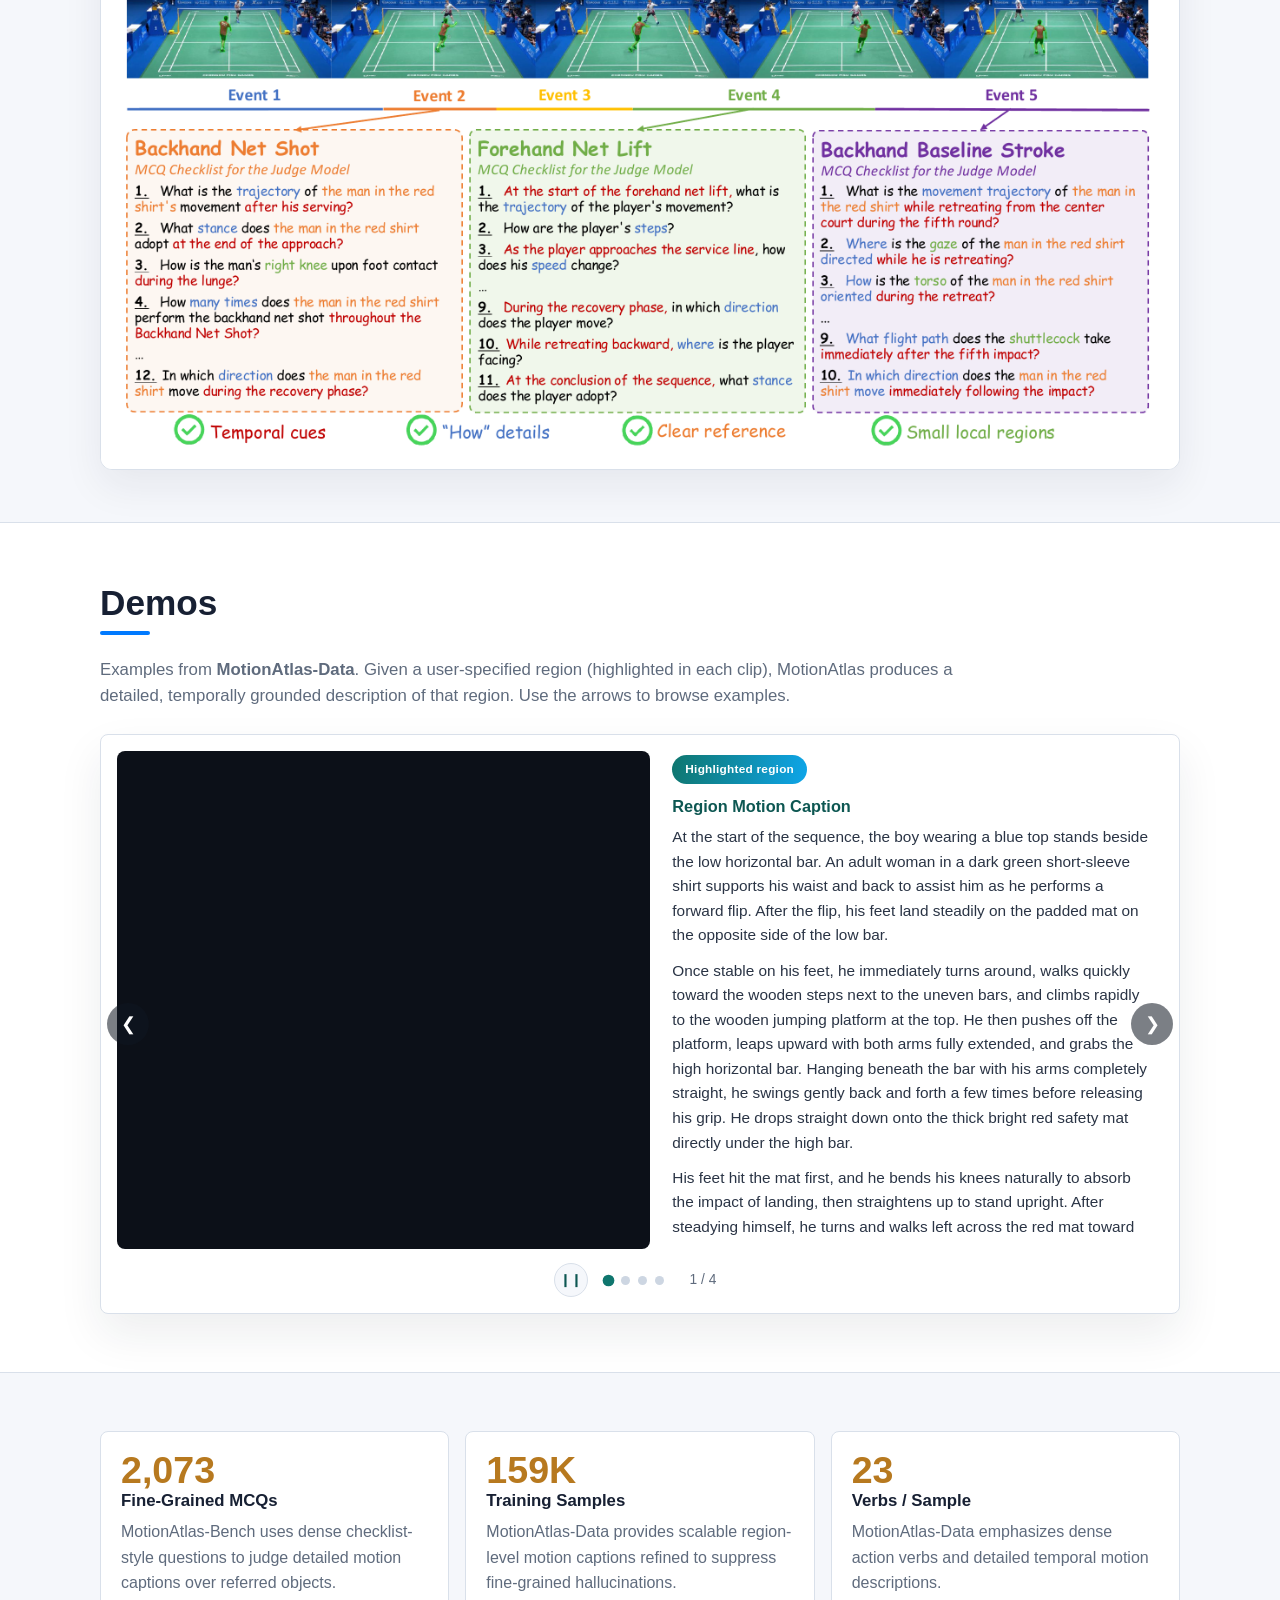
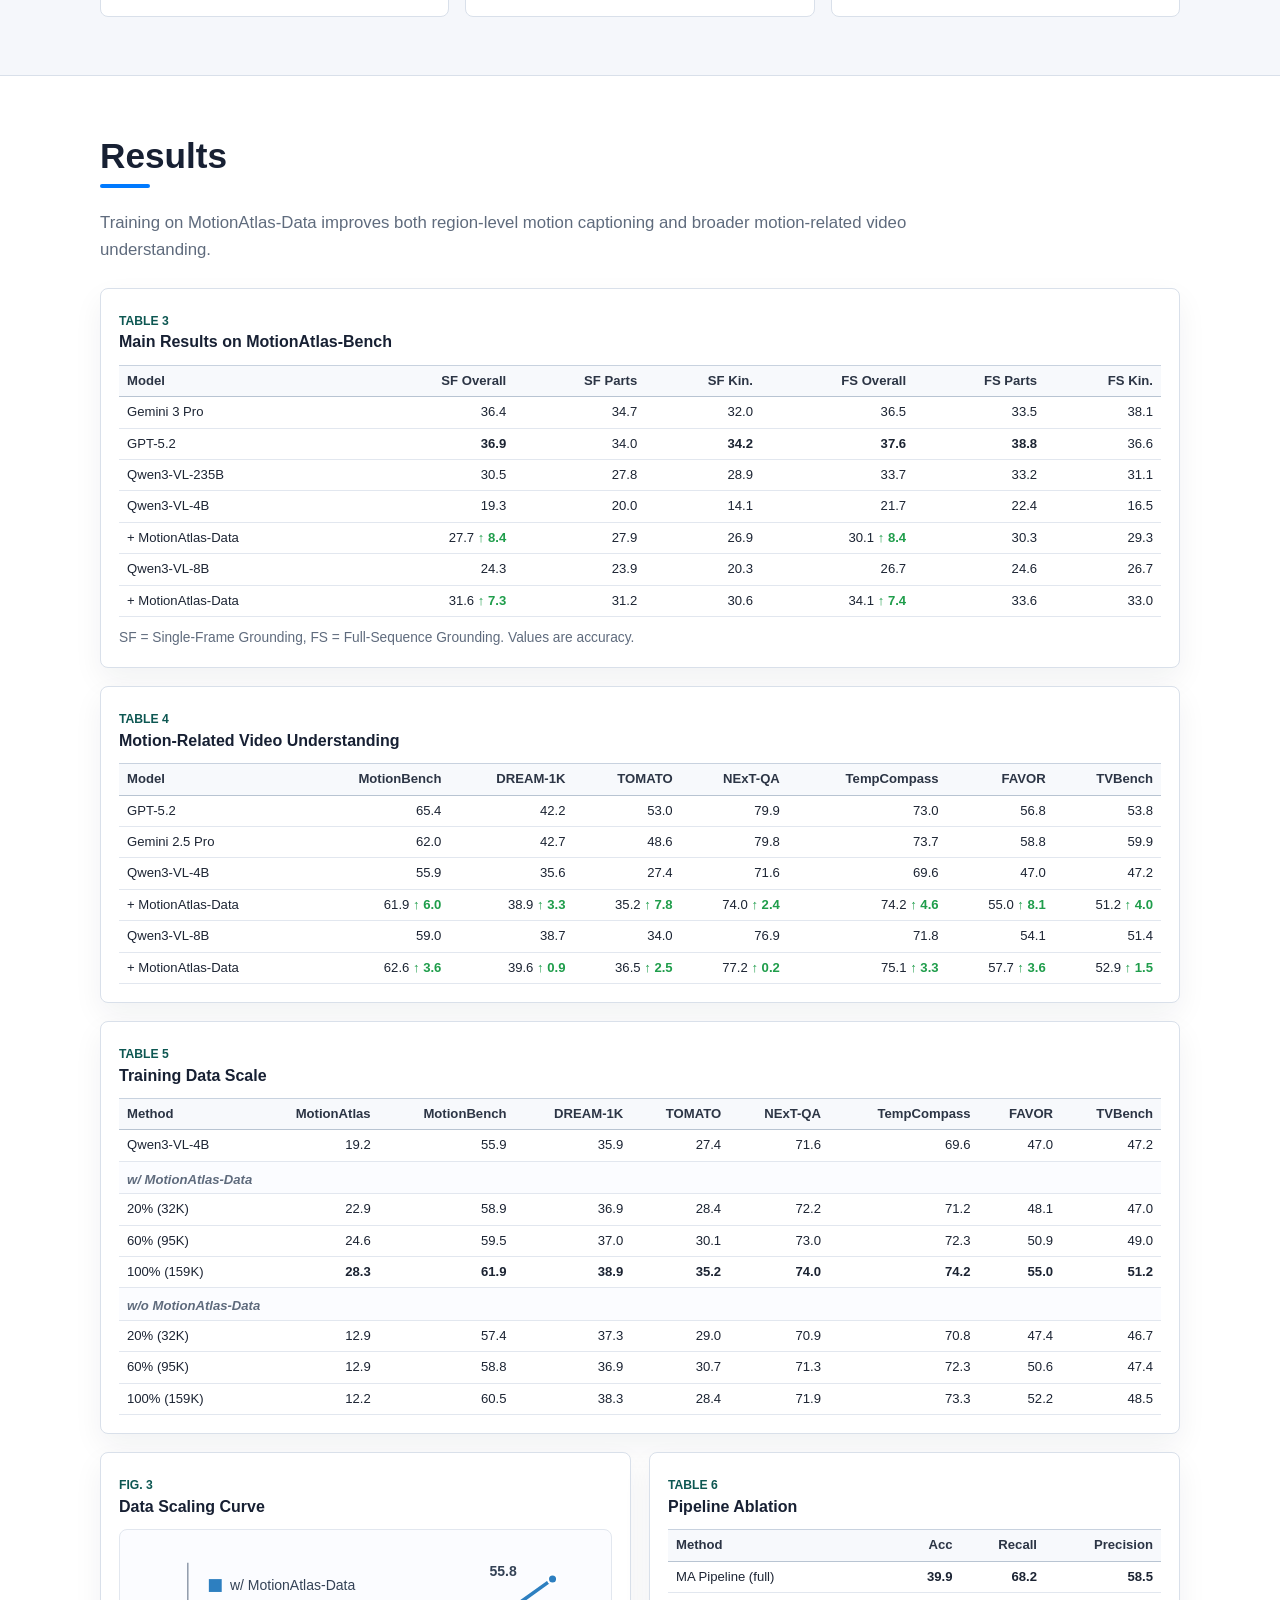
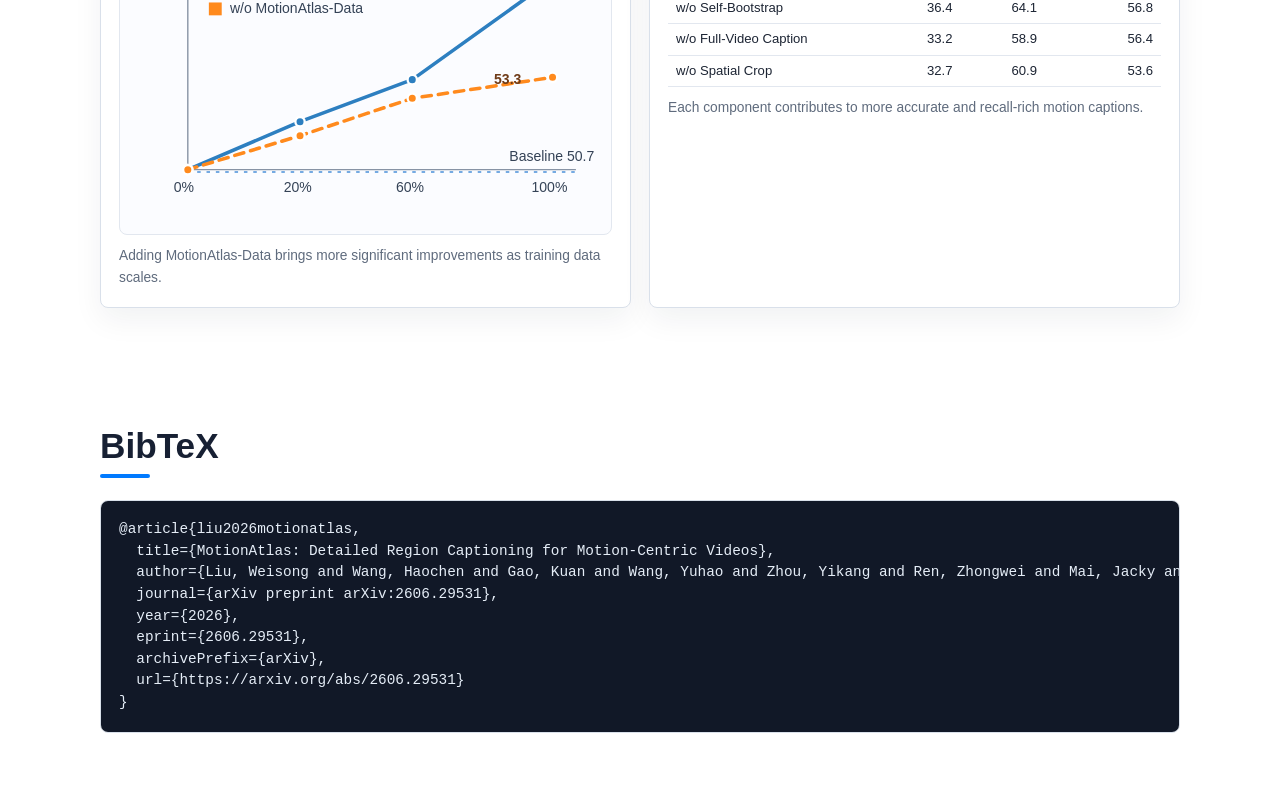
==== commit c931828c: "docs(motionatlas): add arxiv paper link Update the MotionAtlas project page paper button to point to" ====
--- a/projects/MotionAtlas/index.html
+++ b/projects/MotionAtlas/index.html
@@ -38,7 +38,7 @@
         <span><span class="note-mark">&dagger;</span> Corresponding author.</span>
       </p>
       <nav class="links" aria-label="Project links">
-        <a class="button muted" href="#" aria-disabled="true">Paper Soon</a>
+        <a class="button" href="https://arxiv.org/abs/2606.29531">Paper</a>
         <a class="button" href="https://github.com/Kagura-0001/MotionAtlas">
           <span class="button-icon github-icon" aria-hidden="true">
             <svg viewBox="0 0 24 24" role="img">
@@ -373,9 +373,12 @@
       <h2 id="bibtex-title">BibTeX</h2>
       <pre><code>@article{liu2026motionatlas,
   title={MotionAtlas: Detailed Region Captioning for Motion-Centric Videos},
-  author={Liu, Weisong and Wang, Haochen and Gao, Kuan and Wang, Yuhao and Zhou, YiKang and Ren, Zhongwei and Mai, Jacky and Wang, Anna and Li, Yanwei and Li, Jason and Zhang, Zhaoxiang},
-  journal={arXiv preprint},
-  year={2026}
+  author={Liu, Weisong and Wang, Haochen and Gao, Kuan and Wang, Yuhao and Zhou, Yikang and Ren, Zhongwei and Mai, Jacky and Wang, Anna and Li, Yanwei and Li, Jason and Zhang, Zhaoxiang},
+  journal={arXiv preprint arXiv:2606.29531},
+  year={2026},
+  eprint={2606.29531},
+  archivePrefix={arXiv},
+  url={https://arxiv.org/abs/2606.29531}
 }</code></pre>
     </section>
   </main>
